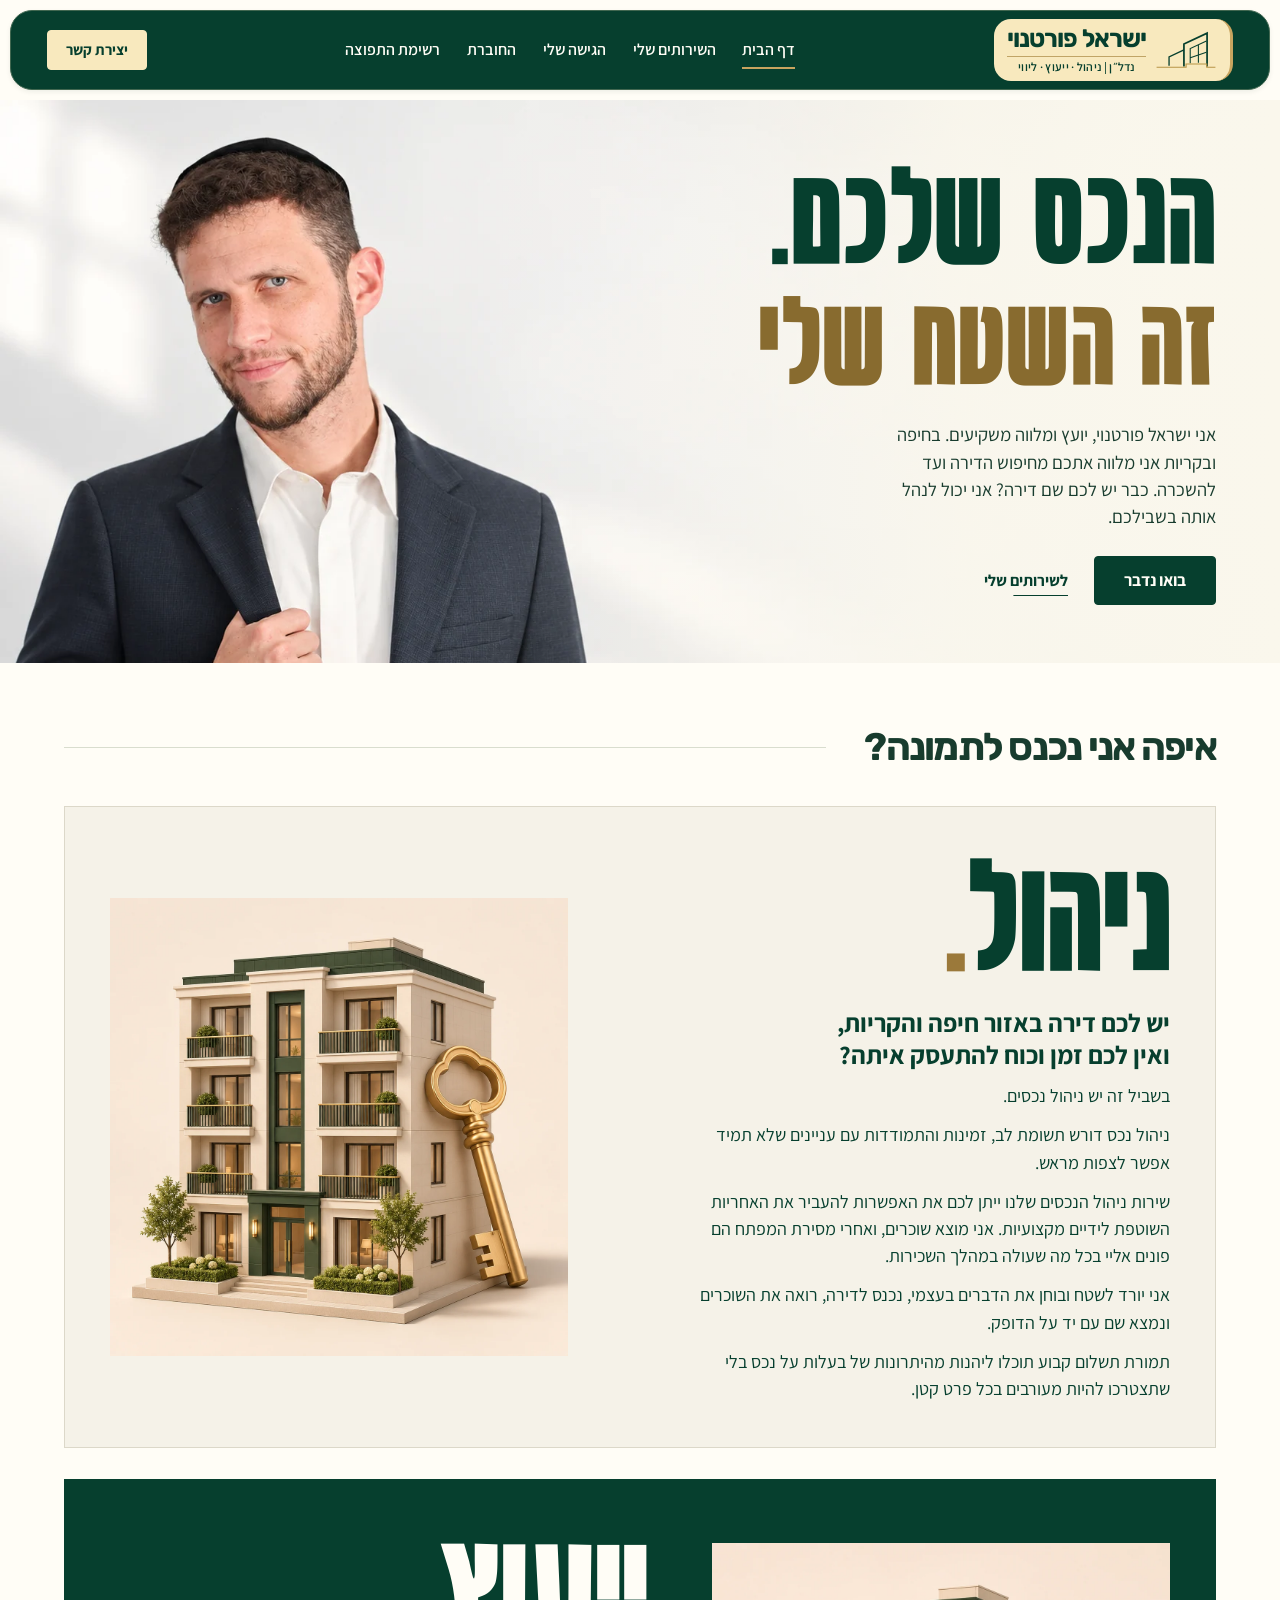
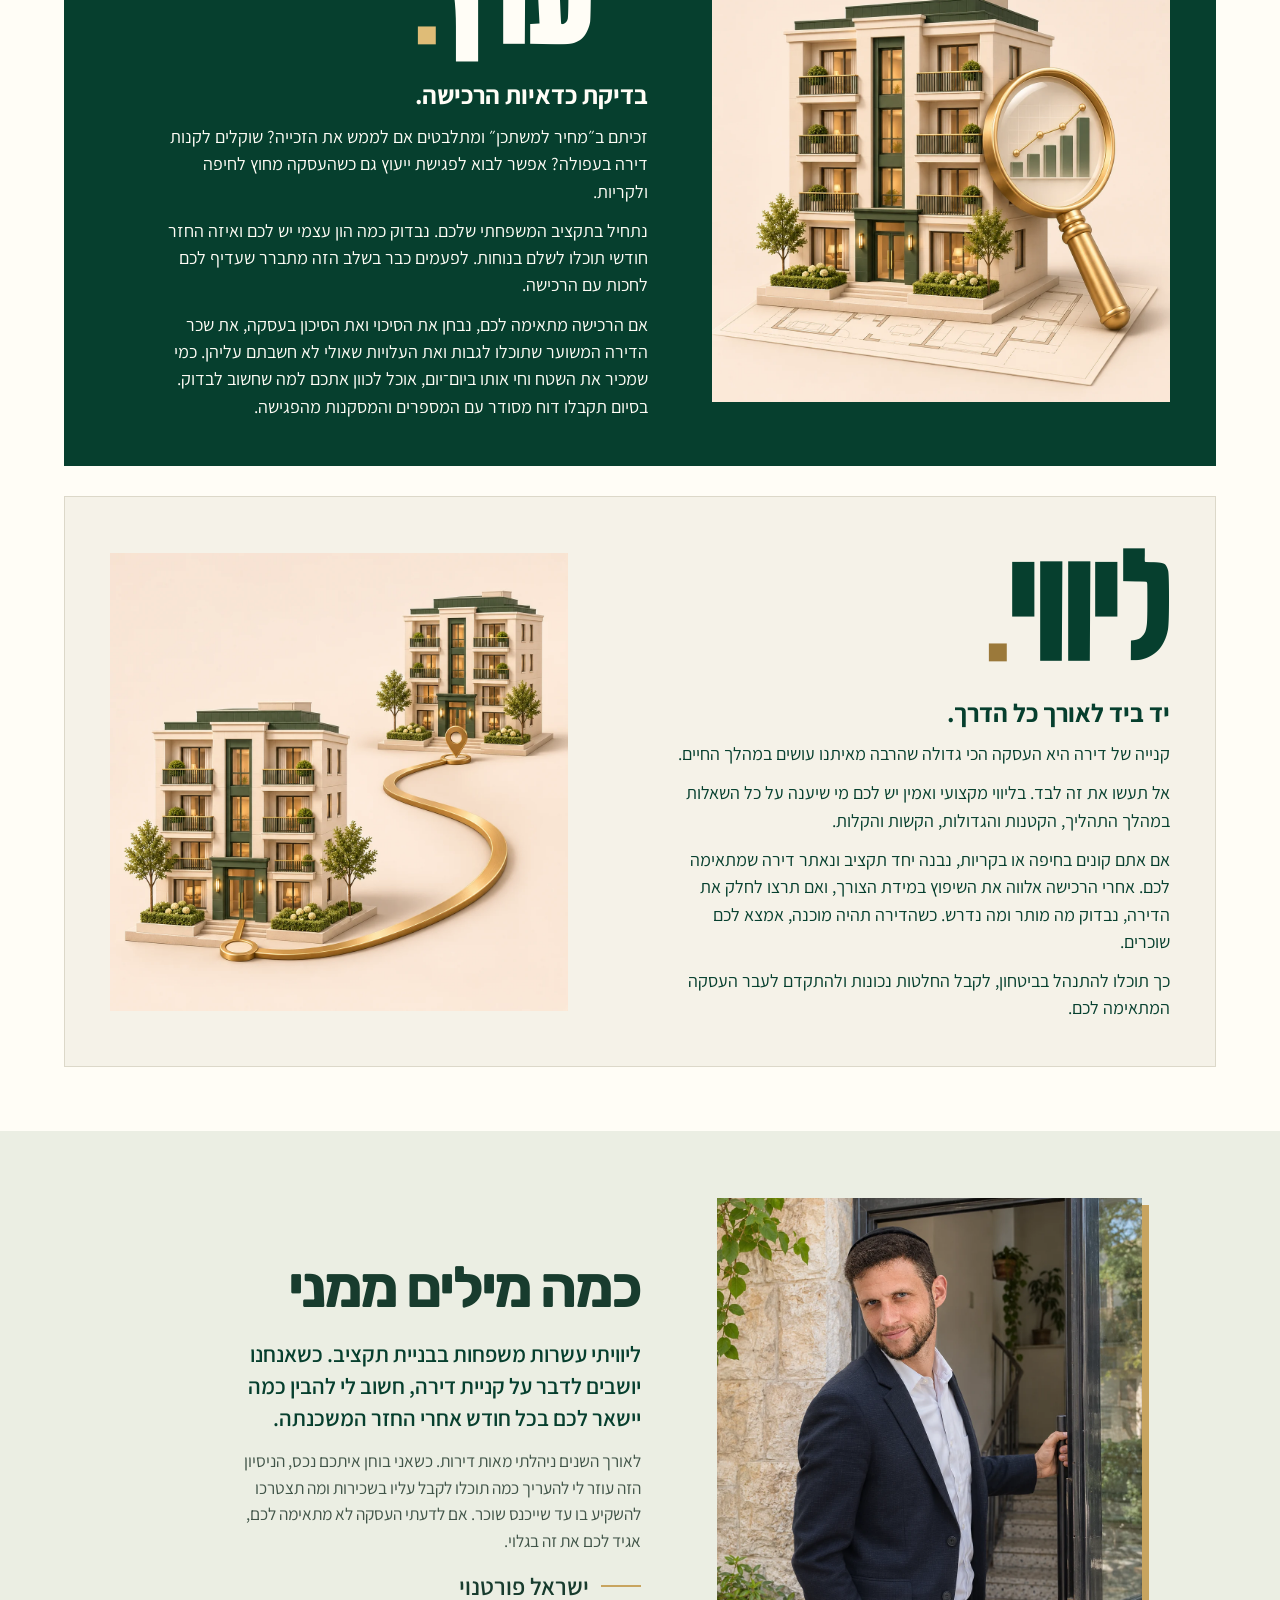
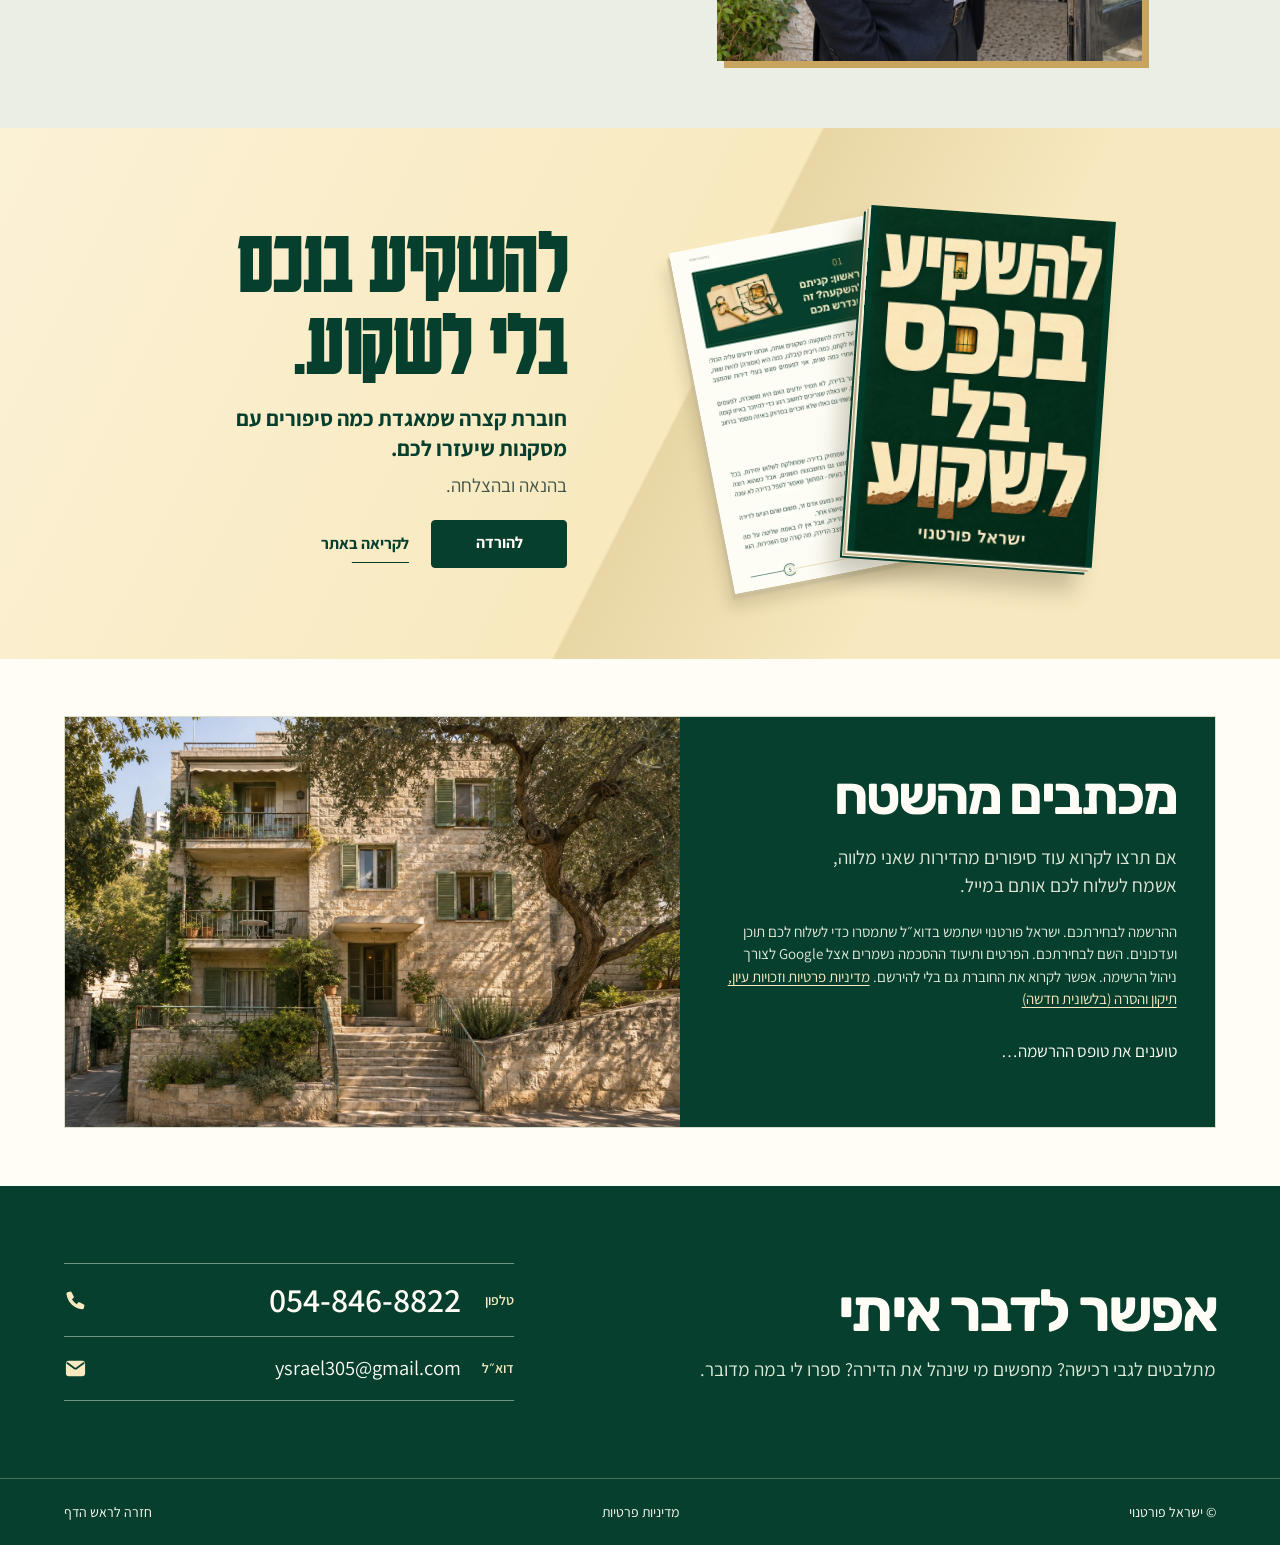
==== index.html @ 5ad6d719 "Float the masthead and bring navigation back on demand" ====
<!doctype html>
<html lang="he" dir="rtl">
<head>
  <meta charset="utf-8">
  <meta name="viewport" content="width=device-width, initial-scale=1">
  <meta name="theme-color" content="#063f2e">
  <meta name="description" content="ישראל פורטנוי מייעץ למשפחות שבוחנות רכישת דירה, מלווה משקיעים בחיפה ובקריות ומנהל עבור בעלי דירות את ההשכרה והטיפול בנכס.">
  <title>ישראל פורטנוי — ליווי בעלי נכסים ומשקיעים</title>
  <link rel="icon" href="assets/brand.svg" type="image/svg+xml">
  <link rel="preload" href="assets/fonts/basurot-headline-bold.woff2?v=2" as="font" type="font/woff2" crossorigin>
  <link rel="stylesheet" href="style.css?v=floating-nav">
  <link rel="stylesheet" href="newsletter.css?v=3">
  <script src="site.js?v=floating-nav" defer></script>
  <script src="leads-config.js" defer></script>
  <script src="leads.js?v=3" defer></script>
</head>
<body id="top">
  <a class="skip" href="#main">דילוג לתוכן</a>
  <header class="header">
    <button class="nav-recall" type="button" aria-controls="masthead" aria-label="הצגת סרגל הניווט" hidden>תפריט</button>
    <div class="wrap header-row" id="masthead">
      <a class="brand" href="#top" aria-label="ישראל פורטנוי, נדל״ן | ניהול · ייעוץ · ליווי, דף הבית">
        <img src="assets/brand.svg?v=masthead" width="75" height="46" alt="">
        <span>ישראל פורטנוי<small>נדל״ן | ניהול · ייעוץ · ליווי</small></span>
      </a>
      <nav class="navigation" id="navigation" aria-label="ניווט ראשי">
        <a href="#top" aria-current="location">דף הבית</a>
        <a href="#services">השירותים שלי</a>
        <a href="#approach">הגישה שלי</a>
        <a href="#booklet">החוברת</a>
        <a href="#newsletter">רשימת התפוצה</a>
      </nav>
      <a class="button button-small" href="#contact">יצירת קשר</a>
      <button class="menu-toggle" type="button" aria-label="פתיחת תפריט" aria-expanded="false" aria-controls="navigation"><span></span><span></span></button>
    </div>
  </header>
  <main id="main">
    <section class="hero" aria-labelledby="hero-title">
      <div class="hero-copy">
        <h1 id="hero-title">הנכס שלכם.<br><em>זה השטח שלי</em></h1>
        <p class="intro">אני ישראל פורטנוי, יועץ ומלווה משקיעים. בחיפה ובקריות אני מלווה אתכם מחיפוש הדירה ועד להשכרה. כבר יש לכם שם דירה? אני יכול לנהל אותה בשבילכם.</p>
        <div class="actions"><a class="button" href="#contact">בואו נדבר</a><a class="text-link" href="#services">לשירותים שלי</a></div>
      </div>
      <img class="hero-portrait" src="assets/israel-wide.webp" alt="ישראל פורטנוי" width="1672" height="941" fetchpriority="high">
    </section>
    <section class="services" id="services" aria-labelledby="services-title">
      <div class="wrap">
        <h2 id="services-title">איפה אני נכנס לתמונה?</h2>
        <div class="service-list">
          <article class="service" aria-labelledby="management-title">
            <h3 id="management-title">ניהול<span>.</span></h3>
            <div class="service-text">
              <p class="service-lead">יש לכם דירה באזור חיפה והקריות, ואין לכם זמן וכוח להתעסק איתה?</p>
              <p>בשביל זה יש ניהול נכסים.</p>
              <p>ניהול נכס דורש תשומת לב, זמינות והתמודדות עם עניינים שלא תמיד אפשר לצפות מראש.</p>
              <p>שירות ניהול הנכסים שלנו ייתן לכם את האפשרות להעביר את האחריות השוטפת לידיים מקצועיות. אני מוצא שוכרים, ואחרי מסירת המפתח הם פונים אליי בכל מה שעולה במהלך השכירות.</p>
              <p>אני יורד לשטח ובוחן את הדברים בעצמי, נכנס לדירה, רואה את השוכרים ונמצא שם עם יד על הדופק.</p>
              <p>תמורת תשלום קבוע תוכלו ליהנות מהיתרונות של בעלות על נכס בלי שתצטרכו להיות מעורבים בכל פרט קטן.</p>
            </div>
            <div class="service-art"><img src="assets/service-management.webp" loading="lazy" decoding="async" width="1254" height="1254" alt="מפתח זהב נשען על בניין מגורים"></div>
          </article>
          <article class="service service-consultation" aria-labelledby="consultation-title">
            <h3 id="consultation-title">ייעוץ<span>.</span></h3>
            <div class="service-text">
              <p class="service-lead">בדיקת כדאיות הרכישה.</p>
              <p>זכיתם ב״מחיר למשתכן״ ומתלבטים אם לממש את הזכייה? שוקלים לקנות דירה בעפולה? אפשר לבוא לפגישת ייעוץ גם כשהעסקה מחוץ לחיפה ולקריות.</p>
              <p>נתחיל בתקציב המשפחתי שלכם. נבדוק כמה הון עצמי יש לכם ואיזה החזר חודשי תוכלו לשלם בנוחות. לפעמים כבר בשלב הזה מתברר שעדיף לכם לחכות עם הרכישה.</p>
              <p>אם הרכישה מתאימה לכם, נבחן את הסיכוי ואת הסיכון בעסקה, את שכר הדירה המשוער שתוכלו לגבות ואת העלויות שאולי לא חשבתם עליהן. כמי שמכיר את השטח וחי אותו ביום־יום, אוכל לכוון אתכם למה שחשוב לבדוק. בסיום תקבלו דוח מסודר עם המספרים והמסקנות מהפגישה.</p>
            </div>
            <div class="service-art"><img src="assets/service-consultation.webp" loading="lazy" decoding="async" width="1254" height="1254" alt="זכוכית מגדלת ובה גרף, לצד דגם בניין על תוכנית אדריכלית"></div>
          </article>
          <article class="service" aria-labelledby="guidance-title">
            <h3 id="guidance-title">ליווי<span>.</span></h3>
            <div class="service-text">
              <p class="service-lead">יד ביד לאורך כל הדרך.</p>
              <p>קנייה של דירה היא העסקה הכי גדולה שהרבה מאיתנו עושים במהלך החיים.</p>
              <p>אל תעשו את זה לבד. בליווי מקצועי ואמין יש לכם מי שיענה על כל השאלות במהלך התהליך, הקטנות והגדולות, הקשות והקלות.</p>
              <p>אם אתם קונים בחיפה או בקריות, נבנה יחד תקציב ונאתר דירה שמתאימה לכם. אחרי הרכישה אלווה את השיפוץ במידת הצורך, ואם תרצו לחלק את הדירה, נבדוק מה מותר ומה נדרש. כשהדירה תהיה מוכנה, אמצא לכם שוכרים.</p>
              <p>כך תוכלו להתנהל בביטחון, לקבל החלטות נכונות ולהתקדם לעבר העסקה המתאימה לכם.</p>
            </div>
            <div class="service-art"><img src="assets/service-guidance.webp" loading="lazy" decoding="async" width="1254" height="1254" alt="מסלול זהב מחבר בין שני בנייני מגורים"></div>
          </article>
        </div>
      </div>
    </section>
    <section class="approach wrap" id="approach" aria-labelledby="approach-title">
      <div><h2 id="approach-title">כמה מילים ממני</h2></div>

      <div class="approach-text">
        <p>ליוויתי עשרות משפחות בבניית תקציב. כשאנחנו יושבים לדבר על קניית דירה, חשוב לי להבין כמה יישאר לכם בכל חודש אחרי החזר המשכנתה.</p>
        <p>לאורך השנים ניהלתי מאות דירות. כשאני בוחן איתכם נכס, הניסיון הזה עוזר לי להעריך כמה תוכלו לקבל עליו בשכירות ומה תצטרכו להשקיע בו עד שייכנס שוכר. אם לדעתי העסקה לא מתאימה לכם, אגיד לכם את זה בגלוי.</p>
        <span class="signature">ישראל פורטנוי</span>
      </div>
      <img class="personal-portrait" src="assets/israel-at-entrance.webp" alt="ישראל פורטנוי מחזיק את דלת הכניסה לבניין פתוחה ומביט בחזרה אל המצלמה" width="1122" height="1402" loading="lazy">
    </section>
    <section class="booklet" id="booklet" aria-labelledby="book-title"><div class="wrap book-row">
      <div class="book-art"><img class="book-page" src="assets/inside.webp" alt="" width="280" height="396" loading="lazy"><img class="book-cover" src="assets/booklet.webp" alt="עטיפת החוברת להשקיע בנכס בלי לשקוע" loading="lazy" width="280" height="396"></div>
      <div class="book-copy">
        <h2 id="book-title">להשקיע בנכס<br>בלי לשקוע.</h2>
        <h3>חוברת קצרה שמאגדת כמה סיפורים עם מסקנות שיעזרו לכם.</h3>
        <p>בהנאה ובהצלחה.</p>
        <div class="book-actions">
          <details>
            <summary class="button">להורדה</summary>
            <div class="book-downloads" role="group" aria-label="הורדת החוברת כקובץ PDF">
              <a href="assets/להשקיע_בנכס_בלי_לשקוע_לקריאה.pdf" download>PDF רגיל <small><bdi>2.83</bdi> מ״ב</small></a>
              <a href="assets/להשקיע_בנכס_בלי_לשקוע.pdf" download>איכות מלאה <small><bdi>15.3</bdi> מ״ב</small></a>
            </div>
          </details>
          <a class="text-link" href="read.html">לקריאה באתר</a>
        </div>
      </div>
    </div></section>
    <section class="newsletter wrap" id="newsletter" aria-labelledby="newsletter-title">
      <div class="newsletter-copy">
        <h2 id="newsletter-title">מכתבים מהשטח</h2>
        <p class="newsletter-intro">אם תרצו לקרוא עוד סיפורים מהדירות שאני מלווה, אשמח לשלוח לכם אותם במייל.</p>
        <div class="subscription-form" data-updates-form data-updates-source="updates" hidden></div>
        <noscript><p>אפשר לקרוא את החוברת בלי להירשם. אם תרצו לקבל עדכונים, אפשר לעיין ב<a href="privacy.html">מדיניות הפרטיות</a> ולשלוח <a href="mailto:ysrael305@gmail.com?subject=הצטרפות%20לרשימת%20התפוצה&amp;body=אני%20מבקש%2Fת%20לקבל%20מישראל%20פורטנוי%20תוכן%20ועדכונים%20בדוא״ל.">בקשת הצטרפות מפורשת במייל לישראל</a>.</p></noscript>
      </div>
      <img class="newsletter-house" src="assets/carmel-style-house.webp" alt="הדמיה של בית אבן בסגנון חיפאי, עם תריסים ירוקים ועץ זית לצד מדרגות הכניסה" width="1536" height="1024" loading="lazy">
    </section>
    <section class="contact wrap" id="contact" aria-labelledby="contact-title">
      <div><h2 id="contact-title">אפשר לדבר איתי</h2><p>מתלבטים לגבי רכישה? מחפשים מי שינהל את הדירה? ספרו לי במה מדובר.</p></div>
      <div class="contact-links"><a href="tel:+972548468822" aria-label="להתקשר לישראל בטלפון 054-846-8822"><span class="channel">טלפון</span><span dir="ltr">054-846-8822</span><svg class="channel-icon" viewBox="0 0 24 24" aria-hidden="true"><use href="assets/icons.svg#phone"/></svg></a><a href="mailto:ysrael305@gmail.com"><span class="channel">דוא״ל</span><span dir="ltr">ysrael305@gmail.com</span><svg class="channel-icon" viewBox="0 0 24 24" aria-hidden="true"><use href="assets/icons.svg#email"/></svg></a></div>
    </section>
  </main>
  <footer><div class="wrap footer-row"><span>© ישראל פורטנוי</span><a href="privacy.html">מדיניות פרטיות</a><a href="#top">חזרה לראש הדף</a></div></footer>
  <dialog id="booklet-dialog" class="site-invite booklet-invite" aria-labelledby="booklet-offer-title">
    <form method="dialog"><button class="updates-close" type="submit" aria-label="סגירה" autofocus>×</button></form>
    <div class="booklet-invite-layout">
      <img src="assets/booklet.webp" width="280" height="396" alt="עטיפת החוברת להשקיע בנכס בלי לשקוע" loading="lazy">
      <div>
        <h2 id="booklet-offer-title">מה, תצאו בלי צידה לדרך?</h2>
        <p class="updates-invite">אספתי כמה סיפורים מהדירות שליוויתי, ואת מה שלמדתי מכל אחד מהם. בהנאה ובהצלחה, ישראל.</p>
        <div class="booklet-invite-actions">
          <a class="button" href="read.html">לקריאה באתר</a>
          <a class="text-link" href="assets/להשקיע_בנכס_בלי_לשקוע_לקריאה.pdf" download>להורדת החוברת</a>
        </div>
      </div>
    </div>
    <a class="updates-continue" hidden>להמשיך לקישור שבחרתי</a>
  </dialog>
</body>
</html>
---- style.css ----
@font-face { font-family: Karantina; src: url("assets/fonts/karantina-bold.woff2") format("woff2"); font-weight: 700; font-display: swap }
@font-face { font-family: Rubik; src: url("assets/fonts/display.woff2") format("woff2"); font-weight: 700; font-display: swap }
@font-face { font-family: Assistant; src: url("assets/fonts/body.woff2") format("woff2"); font-weight: 400; font-display: swap }
@font-face { font-family: Assistant; src: url("assets/fonts/logo.woff2") format("woff2"); font-weight: 600; font-display: swap }
@font-face { font-family: Assistant; src: url("assets/fonts/bodybold.woff2") format("woff2"); font-weight: 700; font-display: swap }
@font-face { font-family:"Basurot Flex One"; src:url("assets/fonts/basurot-headline-bold.woff2?v=2") format("woff2"); font-weight:700; font-display:swap; ascent-override:88%; descent-override:12%; line-gap-override:0% }
:root {
  --paper:#fffdf6; --green:#063f2e; --gold:#c8a45f; --cream:#f8e9be; --ink:#183c2e; --muted:#405448; --accent:#755923; --line:#d9ddce; --tint:#eeefe6;
  --display:Karantina,Arial,sans-serif; --heading:Rubik,Arial,sans-serif; --sans:Assistant,Arial,sans-serif;
  --edge:max(5vw,calc((100vw - 1400px)/2));
  --masthead-height:80px; --masthead-gap:10px;
}
* {box-sizing:border-box}
html {scroll-behavior:smooth;scroll-padding-top:calc(var(--masthead-height) + var(--masthead-gap) + 12px)}
body {margin:0;background:var(--paper);color:var(--ink);font:16px/1.6 var(--sans);-webkit-font-smoothing:antialiased}
h1,h2,h3,p,figure {margin:0}
a {text-decoration:none;color:inherit}
button {font:inherit;cursor:pointer;color:inherit}
button,.button {border-radius:4px}
a,button,summary {-webkit-tap-highlight-color:transparent}
:focus-visible {outline:3px solid var(--gold);outline-offset:4px}
[hidden] {display:none!important}
.wrap {width:min(90%,1400px);margin-inline:auto}
.skip {position:fixed;top:-100px;right:12px;z-index:10;background:var(--green);color:white;padding:10px 20px}
.skip:focus {top:8px}
h2 {font:700 clamp(44px,4.5vw,76px)/1.06 var(--heading);letter-spacing:-.045em}
h3 {font:700 clamp(25px,2.05vw,36px)/1.12 var(--heading);letter-spacing:-.04em}
em {font-style:normal}
.button {position:relative;isolation:isolate;overflow:hidden;display:inline-flex;align-items:center;justify-content:center;min-height:48px;padding:9px 24px;background:var(--green);border:1px solid var(--green);color:var(--paper);font:700 16px/1.3 var(--sans)}
.button-fill {
  position:absolute;inset:0;display:flex;align-items:inherit;justify-content:inherit;gap:inherit;padding:inherit;
  pointer-events:none;clip-path:inset(0 0 0 100%);background:var(--cream);color:var(--green);
}
.button:is(:focus-visible,:active,.is-pressed) .button-fill {clip-path:inset(0)}
@media (hover:hover) {
  .button:hover .button-fill {clip-path:inset(0)}
}
.text-link {display:inline-flex;align-items:center;position:relative;padding-block:4px;font-weight:700}
.text-link::after {content:"";position:absolute;inset:auto 0 5px;height:1px;background:currentColor;transform-origin:right;transform:scaleX(.65)}
.text-link:is(:hover,:focus-visible)::after {transform:scaleX(1)}
.text-link:hover {color:var(--accent)}

/* Masthead */
.header {position:sticky;top:0;z-index:5;pointer-events:none;padding-block:var(--masthead-gap);color:var(--paper)}
.header-row {position:relative;pointer-events:auto;display:flex;align-items:center;justify-content:space-between;gap:16px;width:min(calc(100% - 2 * var(--masthead-gap)),1400px);height:var(--masthead-height);padding-inline:clamp(12px,2.8vw,44px);border:1px solid #416750;border-radius:22px;background:var(--green);box-shadow:0 2px 5px #102c2012}
.header.is-scrolled .header-row {box-shadow:0 8px 24px -5px #102c2045}
.header.is-tucked .header-row {transform:translateY(calc(-100% - var(--masthead-gap) - 28px));pointer-events:none}
.nav-recall {position:absolute;top:0;inset-inline:0;margin-inline:auto;pointer-events:auto;display:flex;align-items:center;justify-content:center;gap:7px;width:max-content;min-height:30px;padding:2px 15px 5px;border:1px solid #587360;border-top:0;border-radius:0 0 13px 13px;background:var(--green);color:var(--cream);box-shadow:0 3px 10px #102c2029;font:700 14px/1.2 var(--sans)}
.nav-recall::before {content:"";width:16px;height:3px;border-radius:3px;background:var(--gold)}
@media (pointer:coarse) {
  .nav-recall::after {content:"";position:absolute;inset:0 0 -14px}
}
.brand {display:inline-flex;align-items:center;gap:9px;padding:7px 13px;white-space:nowrap;background:var(--cream);color:var(--green);border-inline-start:3px solid var(--gold);border-radius:17px}
.brand img {display:block;width:62px;height:auto}
.brand>span {display:block;text-align:center;font:700 25px/1.05 var(--heading);letter-spacing:-.035em}
.brand small {display:block;border-top:1px solid #c0a466;margin-top:4px;padding-top:3px;font:600 12px/1.15 var(--sans);letter-spacing:.025em}
.navigation {display:flex;align-items:center;gap:clamp(15px,2.1vw,38px)}
.navigation a {position:relative;padding:12px 0;font:600 16px/1.4 var(--sans)}
.navigation a[aria-current]::after,.navigation a:hover::after {content:"";position:absolute;inset:auto 0 4px;height:2px;background:var(--gold)}
.header .button-small {min-height:40px;padding:6px 18px;background:var(--cream);border-color:var(--cream);color:var(--green);font-size:15px}
.header .button-fill {background:var(--gold)}
.menu-toggle {display:none}

/* Cover portrait */
.hero {position:relative;isolation:isolate;overflow:hidden;display:grid;grid-template-columns:minmax(0,46%) 1fr;align-items:center;min-height:clamp(480px,44vw,695px);padding:50px var(--edge);background:#eeede8}
.hero-copy {position:relative;z-index:1}
.hero-portrait {position:absolute;z-index:-2;inset:0;width:100%;height:100%;display:block;object-fit:cover;object-position:center top}
.hero h1 {font:700 clamp(67px,9.35vw,153px)/1.01 "Basurot Flex One",var(--display);letter-spacing:-.015em;margin:0 0 21px;color:var(--green)}
.hero h1 em {display:inline-block;font-size:.91em;color:#886b2f}
.intro {color:var(--ink);font-size:clamp(18px,1.45vw,24px);line-height:1.48;max-width:36ch}
.actions {display:flex;align-items:center;gap:26px;margin-top:25px}
.hero .button {min-width:122px;min-height:49px;padding:9px 20px;font-size:17px}
.hero .text-link {color:var(--green);min-height:42px;font-size:16px}

@media (min-width:761px) {
  .hero::after {content:"";position:absolute;inset:0;z-index:-1;pointer-events:none;background:linear-gradient(90deg,transparent 34%,#faf7ec12 46%,#faf7ecdc 75%,#faf7ec 100%)}
}

/* Services */
.services {padding:clamp(40px,5vw,80px) 0}
#services-title {display:flex;align-items:center;gap:clamp(18px,3vw,46px);margin:0 0 clamp(22px,3vw,42px);font-size:clamp(26px,3vw,46px)}
#services-title::after {content:"";height:1px;flex:1;background:var(--line)}
.service-list {display:grid;gap:clamp(18px,2.4vw,36px)}
.service {
  display:grid;grid-template-columns:minmax(0,1.08fr) minmax(0,.92fr);
  grid-template-rows:1fr auto auto 1fr;grid-template-areas:". art" "title art" "text art" ". art";
  column-gap:clamp(30px,5vw,76px);padding:clamp(24px,3.5vw,56px);
  background:#f5f2e8;border:1px solid #dcd8c9;color:var(--green);
}
.service-consultation {
  grid-template-columns:minmax(0,.92fr) minmax(0,1.08fr);grid-template-areas:"art ." "art title" "art text" "art .";
  color:var(--paper);background:var(--green);border-color:var(--green);
}
.service h3 {
  grid-area:title;margin:0 0 clamp(16px,1.7vw,26px);
  font:700 clamp(90px,10.8vw,167px)/.96 "Basurot Flex One",var(--display);letter-spacing:-.025em;
}
.service h3 span {color:#9b793a}
.service-consultation h3 span {color:#dfbc77}
.service-text {grid-area:text;max-width:55ch;font-size:clamp(18px,1.35vw,22px);line-height:1.52}
.service-lead {max-width:28ch;font-size:clamp(22px,2vw,32px);line-height:1.25;font-weight:700}
.service-text p+p {margin-top:.65em}
.service-art {grid-area:art;align-self:center;min-width:0;overflow:hidden;background:#f7e7d6}
.service-art img {display:block;width:100%;height:auto;aspect-ratio:1}

/* In the office */
.approach {width:100%;display:grid;grid-template-columns:minmax(220px,.78fr) minmax(0,1.22fr);align-items:center;gap:20px 7%;padding:clamp(48px,5.2vw,86px) var(--edge);background:#ebeee3}
@media (min-width:761px) {
  .approach {padding-inline:max(var(--edge),calc((100% - 1050px)/2));grid-template-columns:minmax(230px,.92fr) minmax(0,1.08fr);column-gap:clamp(44px,6vw,90px)}
  .approach>div:first-child {grid-column:2;grid-row:1}
  .approach-text {grid-column:2;grid-row:2}
}
.approach>div:first-child {align-self:end}
.approach-text {align-self:start;max-width:50ch}
.approach-text p {font-size:clamp(18px,1.5vw,22px);line-height:1.55;color:var(--muted)}
.approach-text p:first-child {font-size:clamp(21px,1.75vw,27px);font-weight:600;line-height:1.42;color:var(--green)}
.approach-text p+p {margin-top:14px;font-size:clamp(17px,1.35vw,21px)}
.personal-portrait {grid-column:1;grid-row:1 / 3;justify-self:end;width:min(100%,425px);height:auto;aspect-ratio:1/1.09;object-fit:cover;object-position:50% 23%;box-shadow:7px 7px 0 var(--gold)}
.signature {display:flex;align-items:center;gap:12px;margin-top:16px;font:600 24px/1.3 var(--sans)}
.signature::before {content:"";height:2px;width:40px;background:var(--gold)}

/* The booklet */
.booklet {background:linear-gradient(117deg,#fbf1d6 0%,var(--cream) 53%,#e8d6a5 53.2%,#f7e8bf 72%);color:var(--green);overflow:hidden}
.book-row {display:grid;grid-template-columns:1.05fr .95fr;gap:8%;align-items:center;padding-block:clamp(44px,5vw,80px)}
.book-art {display:grid;place-items:center;min-height:340px;padding:28px 0}
.book-art img {grid-area:1 / 1;width:min(45%,245px);height:auto}
.book-page {transform:translate(-47%,2%) rotate(-11deg);box-shadow:-3px 5px 2px #cbbf9b, -8px 14px 14px #483c2126}
.book-cover {transform:translate(18%,-2%) rotate(4deg);box-shadow:-2px 2px #f5eed9,-4px 4px #bcaf89,-5px 5px #f5eed9,-7px 7px var(--green),-16px 24px 22px #4b432947}
.book-copy h2 {font:700 clamp(70px,7.25vw,114px)/.88 var(--display);letter-spacing:-.015em}
.book-copy h3 {max-width:31ch;margin-top:22px;font:700 clamp(20px,1.7vw,26px)/1.35 var(--sans);letter-spacing:normal;text-wrap:pretty}
.book-copy>p,.newsletter-intro {color:var(--muted);font-size:19px;line-height:1.5;max-width:39ch;margin:18px 0 21px}
.book-copy>p {margin-block:8px 20px}
.book-actions {display:flex;flex-wrap:wrap;align-items:flex-start;gap:8px 22px}
.book-actions details {width:8.5rem}
.book-actions summary {width:100%;list-style:none;cursor:pointer}
.book-actions summary::-webkit-details-marker {display:none}
.book-actions>.text-link {min-height:48px}
.book-downloads {display:grid;justify-items:start;gap:2px;margin-top:8px}
.book-downloads a {display:inline-flex;align-items:baseline;gap:7px;padding-block:8px;border-bottom:1px solid #a09a70;font-weight:700}
.book-downloads a:hover {border-color:currentColor}
.book-downloads small {font-size:13px;font-weight:400;color:var(--muted);white-space:nowrap}

/* Letters from the field */
.newsletter {display:grid;grid-template-columns:minmax(0,.93fr) minmax(0,1.07fr);align-items:stretch;margin-block:clamp(36px,4.5vw,72px);background:#eef1e7;border:1px solid var(--line)}
.newsletter-copy {display:flex;flex-direction:column;align-items:flex-start;justify-content:center;min-width:0;padding:clamp(22px,3vw,48px);background:var(--green);color:var(--paper)}
.newsletter-copy .newsletter-intro {color:#e1e8da}
.newsletter-copy noscript a {text-decoration:underline}
.newsletter-copy h2 {font-size:clamp(40px,4.15vw,70px)}
.newsletter-house {display:block;width:100%;height:100%;min-width:0;min-height:0;aspect-ratio:3/2;object-fit:cover;object-position:center}

/* Contact and colophon */
.contact {display:grid;width:100%;grid-template-columns:1.15fr .85fr;gap:8%;align-items:center;padding:clamp(56px,6vw,97px) var(--edge);background:var(--green);color:var(--paper)}
.contact h2 {font-size:clamp(40px,4.6vw,78px);max-width:12ch}
.contact p {color:#dfebda;font-size:19px;margin-top:12px}
.contact-links {border-top:1px solid #709582}
.contact-links a {display:grid;grid-template-columns:35px minmax(0,1fr) auto;align-items:center;gap:18px;padding:15px 0;border-bottom:1px solid #709582;font-size:clamp(18px,1.6vw,26px)}
.contact-links a:first-child {font:600 clamp(27px,2.65vw,46px)/1.25 var(--sans)}
.contact-links .channel {font:600 14px/1.2 var(--sans);color:var(--cream)}
.contact-links [dir="ltr"] {justify-self:start}
footer {background:var(--green);color:var(--paper);border-top:1px solid #44725d;font-size:14px}
.footer-row {display:flex;align-items:center;justify-content:space-between;gap:18px;padding-block:22px}
.channel-icon {width:23px;height:23px;color:var(--cream);--icon-cutout:var(--green)}
.contact-links a:is(:hover,:focus-visible) [dir="ltr"],.footer-row>a:is(:hover,:focus-visible) {text-decoration:underline;text-underline-offset:4px}
footer a:hover,.contact-links a:hover {color:var(--gold)}

@media (min-width:761px) and (max-width:1000px) {
  .header-row {gap:10px}
  .brand {gap:6px;padding-inline:9px}
  .brand>span {font-size:21px}
  .brand img {width:49px}
  .navigation {gap:14px}
  .navigation a {font-size:14px}
}
@media (max-width:760px) {
  :root {--edge:20px;--masthead-height:60px;--masthead-gap:6px}
  .wrap {width:calc(100% - 40px)}
  .header-row {width:calc(100% - 2 * var(--masthead-gap));padding-inline:8px;gap:6px;border-radius:18px}
  .brand {gap:5px;padding:5px 9px;border-inline-start-width:2px;border-radius:14px}
  .brand img {width:39px}
  .brand>span {font-size:19px}
  .brand small {font-size:11px}
  .header .button-small {min-height:36px;margin-inline-start:auto;font-size:14px;padding:5px 13px;white-space:nowrap}
  .menu-toggle {display:grid;align-content:center;justify-items:center;gap:6px;width:34px;height:42px;border:0;background:transparent}
  .menu-toggle span {width:20px;height:1.5px;background:var(--cream)}
  .menu-toggle[aria-expanded="true"] span:first-child {transform:translateY(3.75px) rotate(45deg)}
  .menu-toggle[aria-expanded="true"] span:last-child {transform:translateY(-3.75px) rotate(-45deg)}
  .navigation {display:none;position:absolute;top:calc(100% + 5px);inset-inline:0;max-height:calc(100dvh - var(--masthead-height) - 2 * var(--masthead-gap) - 5px);overflow-y:auto;overscroll-behavior:contain;background:var(--paper);color:var(--green);padding:8px var(--edge) 16px;border:1px solid var(--line);border-bottom:2px solid var(--gold);border-radius:16px;box-shadow:0 12px 24px #1530252b;transform-origin:top}
  .navigation.open {display:grid;gap:0}
  .navigation a {display:flex;align-items:center;justify-content:space-between;padding:10px 4px;border-bottom:1px solid var(--line);font-size:17px}
  .navigation a[aria-current] {font-weight:700}
  .navigation a[aria-current]::after {content:"";position:static;display:block;width:20px;height:3px;background:var(--gold)}
  .navigation a::after {display:none}
  .hero {
    --portrait-height:clamp(218px,62vw,360px);
    grid-template-columns:minmax(0,1fr);grid-template-rows:var(--portrait-height) auto auto;
    gap:0;min-height:0;padding:0 0 25px;background:#f7f5ee;
  }
  .hero-copy {display:contents}
  .hero-portrait {position:absolute;inset:0 0 auto;height:var(--portrait-height);object-fit:cover;object-position:12% top}
  .hero h1 {grid-row:1;align-self:center;position:relative;max-width:53%;margin:0;margin-inline-start:var(--edge);font-size:clamp(35px,11.8vw,84px);line-height:1.01}
  .intro {grid-row:2;margin:18px var(--edge) 0;font-size:18px;max-width:44ch}
  .actions {grid-row:3;margin:16px var(--edge) 0;gap:22px}
  .service {
    grid-template-columns:minmax(0,1fr) minmax(0,35%);grid-template-rows:auto auto;
    grid-template-areas:"title art" "text text";gap:20px 12px;padding:clamp(16px,4.5vw,32px);
  }
  .service h3 {align-self:center;margin:0;font-size:clamp(70px,21vw,126px)}
  .service-text {max-width:none;font-size:18px}
  .service-lead {font-size:clamp(22px,4vw,27px)}
  .approach,.contact {width:100%;grid-template-columns:1fr;gap:22px;padding:48px var(--edge)}
  .approach {grid-template-columns:minmax(0,.9fr) minmax(0,1.1fr);gap:23px 16px}
  .approach>div:first-child {grid-column:1;grid-row:1;align-self:center}
  .approach h2 {font-size:clamp(29px,6.8vw,44px);line-height:1.09}
  .personal-portrait {grid-column:2;grid-row:1;justify-self:end;width:min(100%,200px);height:auto;aspect-ratio:4/5;box-shadow:4px 4px 0 var(--gold)}
  .approach-text {grid-column:1 / -1;grid-row:2;max-width:46ch}
  .approach-text p:first-child {font-size:21px}
  .approach-text p,.contact p {font-size:17px}
  .book-row,.newsletter {grid-template-columns:1fr;gap:22px;padding-block:36px}
  .book-art {min-height:0;padding:24px 0}
  .book-art img {width:min(40%,190px)}
  .book-copy h2 {font-size:clamp(62px,14vw,90px)}
  .book-copy>p,.newsletter-intro {font-size:17px}
  .newsletter {padding:0;gap:0}
  .newsletter-copy h2 {font-size:clamp(34px,9vw,52px)}
  .newsletter-house {height:auto}
  .footer-row {gap:8px;font-size:12px}
}
@media (prefers-reduced-motion:reduce) {
  html {scroll-behavior:auto}
  *,*::before,*::after {transition:none!important;animation:none!important}
}

@media (prefers-reduced-motion:no-preference) {
  :root {--ease-out:cubic-bezier(.2,.74,.25,1)}
  .header-row {transition:transform 390ms cubic-bezier(.18,.84,.24,1.07),box-shadow 260ms ease-out}
  .header.is-tucked .header-row {transition:transform 260ms cubic-bezier(.48,0,.72,.3)}
  .nav-recall {animation:recall-tab 220ms 170ms var(--ease-out) backwards}
  .navigation.open {animation:open-navigation 320ms var(--ease-out) both}
  @media (max-width:760px) {
    .navigation.open a {animation:menu-link-in 280ms var(--ease-out) backwards}
    .navigation.open a:nth-child(2) {animation-delay:35ms}
    .navigation.open a:nth-child(3) {animation-delay:70ms}
    .navigation.open a:nth-child(4) {animation-delay:105ms}
    .navigation.open a:nth-child(5) {animation-delay:140ms}
  }
  .button-fill {transition:clip-path 350ms var(--ease-out)}
  .button,.book-downloads a {transition:transform 160ms var(--ease-out),background-color 180ms}
  .button:is(:active,.is-pressed),.book-downloads a:active {transform:scale(.965);transition-duration:70ms}
  .button:is(:active,.is-pressed) .button-fill {transition-duration:80ms}
  .hero h1,.hero .intro,.hero .actions {animation:arrive 560ms var(--ease-out) backwards}
  .hero .intro {animation-delay:75ms}
  .hero .actions {animation-delay:140ms}
  .service.in-view .service-art img,.personal-portrait.in-view {animation:arrive 630ms var(--ease-out) backwards}
  .book-art.in-view .book-page {animation:open-book 780ms var(--ease-out) backwards}
  .menu-toggle span {transition:transform 200ms var(--ease-out)}
  .text-link::after {transition:transform 240ms var(--ease-out)}
  @media (min-width:761px) {
    .navigation a::after {content:"";position:absolute;inset:auto 0 4px;height:2px;background:var(--gold);transform-origin:right;transform:scaleX(0);transition:transform 230ms var(--ease-out)}
    .navigation a:is([aria-current],:hover,:focus-visible)::after {transform:scaleX(1)}
  }
}
@keyframes open-navigation {
  from {opacity:0;transform:translateY(-16px) scale(.975)}
  to {opacity:1;transform:none}
}
@keyframes menu-link-in {
  from {opacity:0;transform:translateX(14px)}
  to {opacity:1;transform:none}
}
@keyframes recall-tab {
  from {transform:translateY(-100%)}
  to {transform:none}
}
@keyframes arrive {
  from {opacity:.35;translate:0 16px}
  to {opacity:1;translate:0 0}
}
@keyframes open-book {
  from {transform:translate(8%,-1%) rotate(1deg)}
  to {transform:translate(-47%,2%) rotate(-11deg)}
}
---- newsletter.css ----
.subscription-form {width:100%;min-width:0}
.signup-privacy {margin:0 0 16px;color:#e1e8da;font-size:15px;line-height:1.5}
.signup-privacy a {color:#f8e9be;text-decoration:underline;text-underline-offset:3px}
.read-save-note a {text-decoration:underline;text-underline-offset:3px}
.updates-subscribed .signup-privacy {display:none}
.subscription-form iframe {display:block;width:100%;height:0;visibility:hidden;border:0}
.subscription-form iframe.lead-frame-ready {visibility:visible}
.subscription-form [data-lead-frame-status] {margin:0;padding-block:12px;font-size:17px;line-height:1.5}
.updates-retry {min-height:44px;border:0;background:none;color:inherit;font:inherit;text-decoration:underline;text-underline-offset:5px}
.updates-retry {padding:0}
.site-invite {
  box-sizing:border-box;width:min(510px,calc(100% - 24px));max-height:calc(100dvh - 32px);
  margin:auto;padding:clamp(24px,4vw,42px);overflow:auto;overscroll-behavior:contain;
  border:1px solid #83997d;border-block-start:4px solid #c8a45f;border-radius:3px;
  background:#063f2e;color:#fffdf6;font:400 17px/1.5 var(--sans,BookBody),Arial,sans-serif;
}
.site-invite::backdrop {background:rgb(5 32 23 / 72%)}
.site-invite h2 {margin:0;padding-inline-end:20px;font:700 clamp(29px,4vw,40px)/1.12 var(--heading,BookDisplay),Arial,sans-serif;letter-spacing:-.035em;text-wrap:balance}
.updates-invite {margin:10px 0 18px;color:#e1e8da}
.updates-close {position:absolute;inset-inline-end:6px;inset-block-start:4px;width:40px;height:40px;border:0;background:none;color:inherit;font:27px/1 Arial,sans-serif}
.updates-close:hover,.updates-retry:hover {color:var(--gold,#c8a45f)}
.updates-join {min-height:48px;padding:9px 20px;border:1px solid #f8e9be;background:#f8e9be;color:#063f2e;font:700 17px/1.3 var(--sans,BookBody),Arial,sans-serif}
.updates-join:hover {background:#fffdf6}
.booklet-invite {width:min(670px,calc(100% - 24px));background:var(--paper);color:var(--green)}
.booklet-invite-layout {display:grid;grid-template-columns:clamp(80px,16vw,135px) 1fr;align-items:center;gap:clamp(17px,3vw,32px)}
.booklet-invite-layout img {width:100%;height:auto;transform:rotate(3deg);box-shadow:-4px 5px 0 var(--cream),-6px 9px 12px #123b262b}
.booklet-invite .updates-invite {color:var(--muted)}
.booklet-invite-actions {display:flex;align-items:center;flex-wrap:wrap;gap:8px 16px}
.updates-continue {display:block;margin-top:16px;padding:8px;text-align:center;color:inherit;text-decoration:underline;text-underline-offset:4px}
@media(max-width:520px) {
  .booklet-invite-layout {grid-template-columns:1fr}
  .booklet-invite-layout img {width:68px}
}
.updates-notice {position:fixed;z-index:12;inset: auto 12px 16px;margin:auto;width:fit-content;max-width:calc(100% - 24px);padding:12px 20px;border:1px solid #a4ab8f;background:#fffdf6;color:#063f2e}
@media (prefers-reduced-motion:no-preference) {
  .site-invite[open] {animation:invite-enter 240ms cubic-bezier(.2,.74,.25,1)}
  .site-invite[open]::backdrop {animation:invite-backdrop 200ms ease-out}
  .updates-close {transition:transform 180ms ease-out}
  .updates-close:active {transform:scale(.87)}
}
@keyframes invite-enter {from {opacity:.2;transform:translateY(12px)} to {opacity:1;transform:none}}
@keyframes invite-backdrop {from {opacity:0} to {opacity:1}}
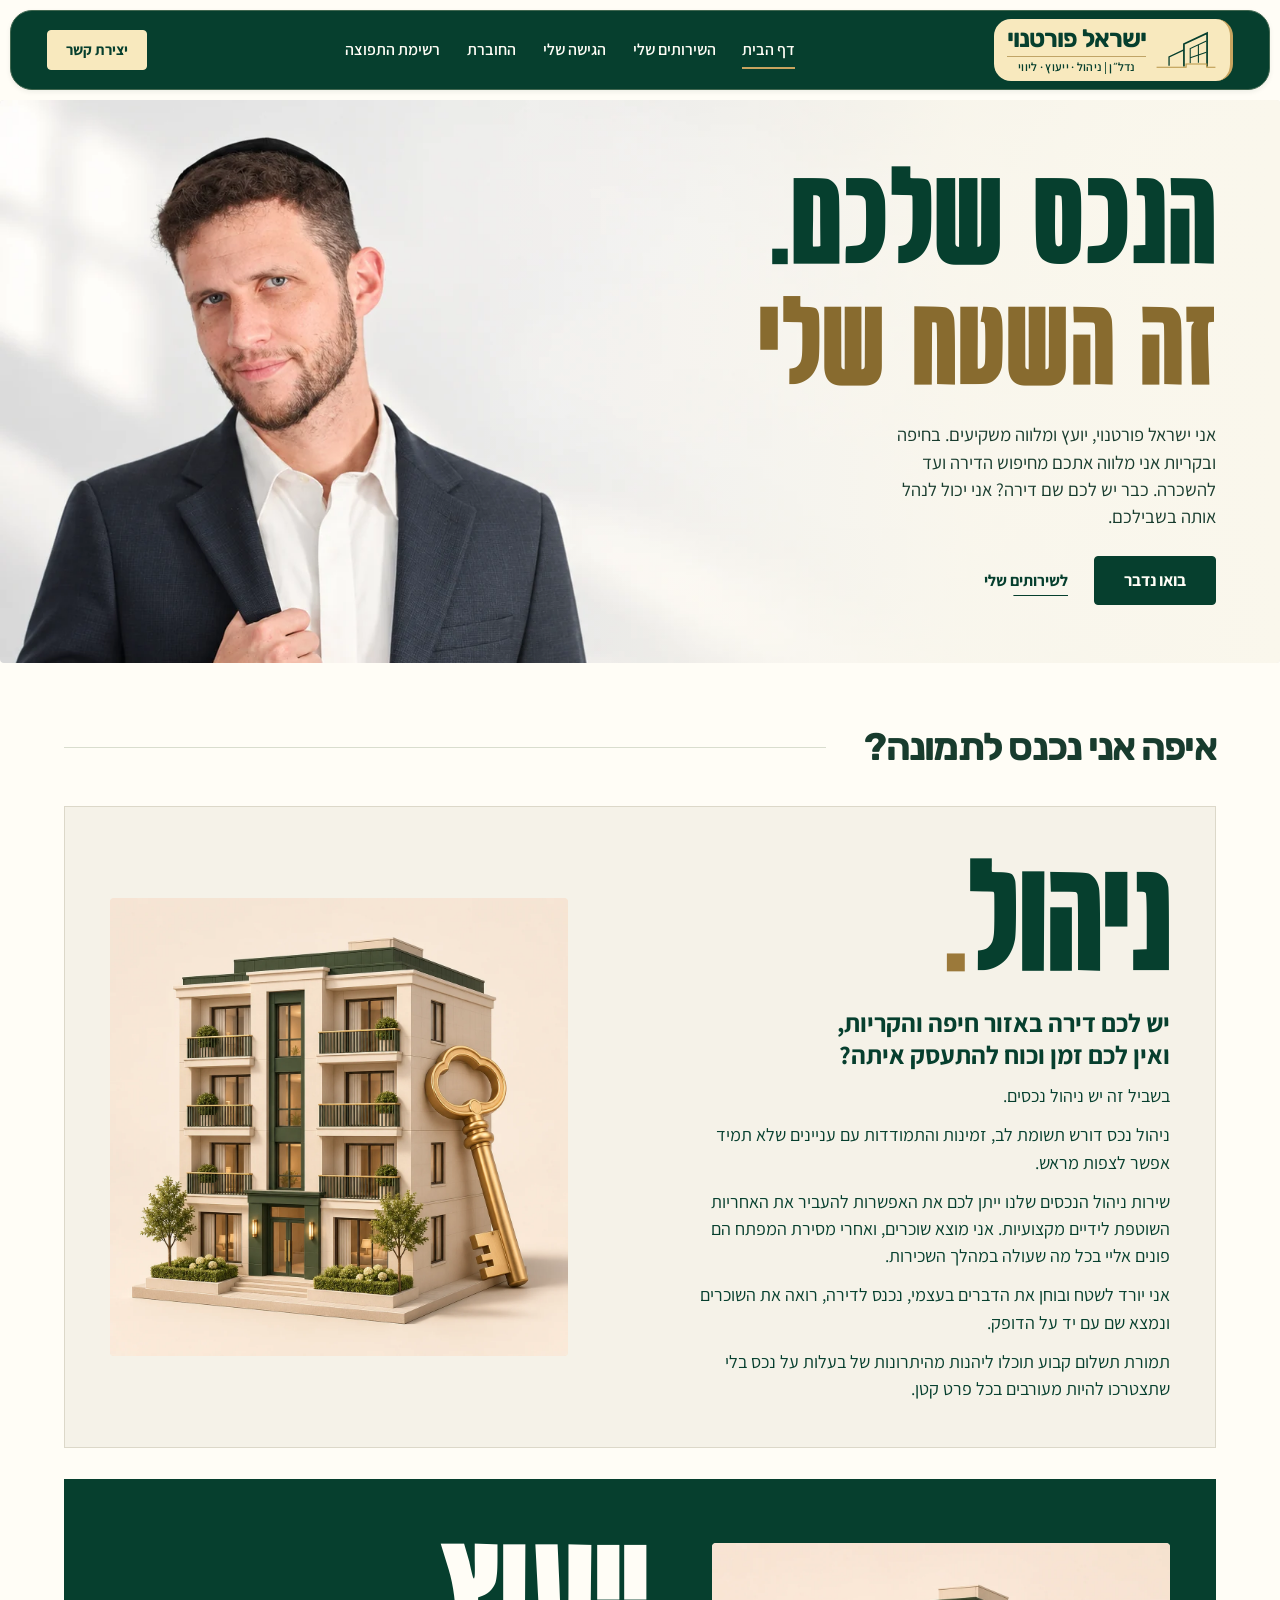
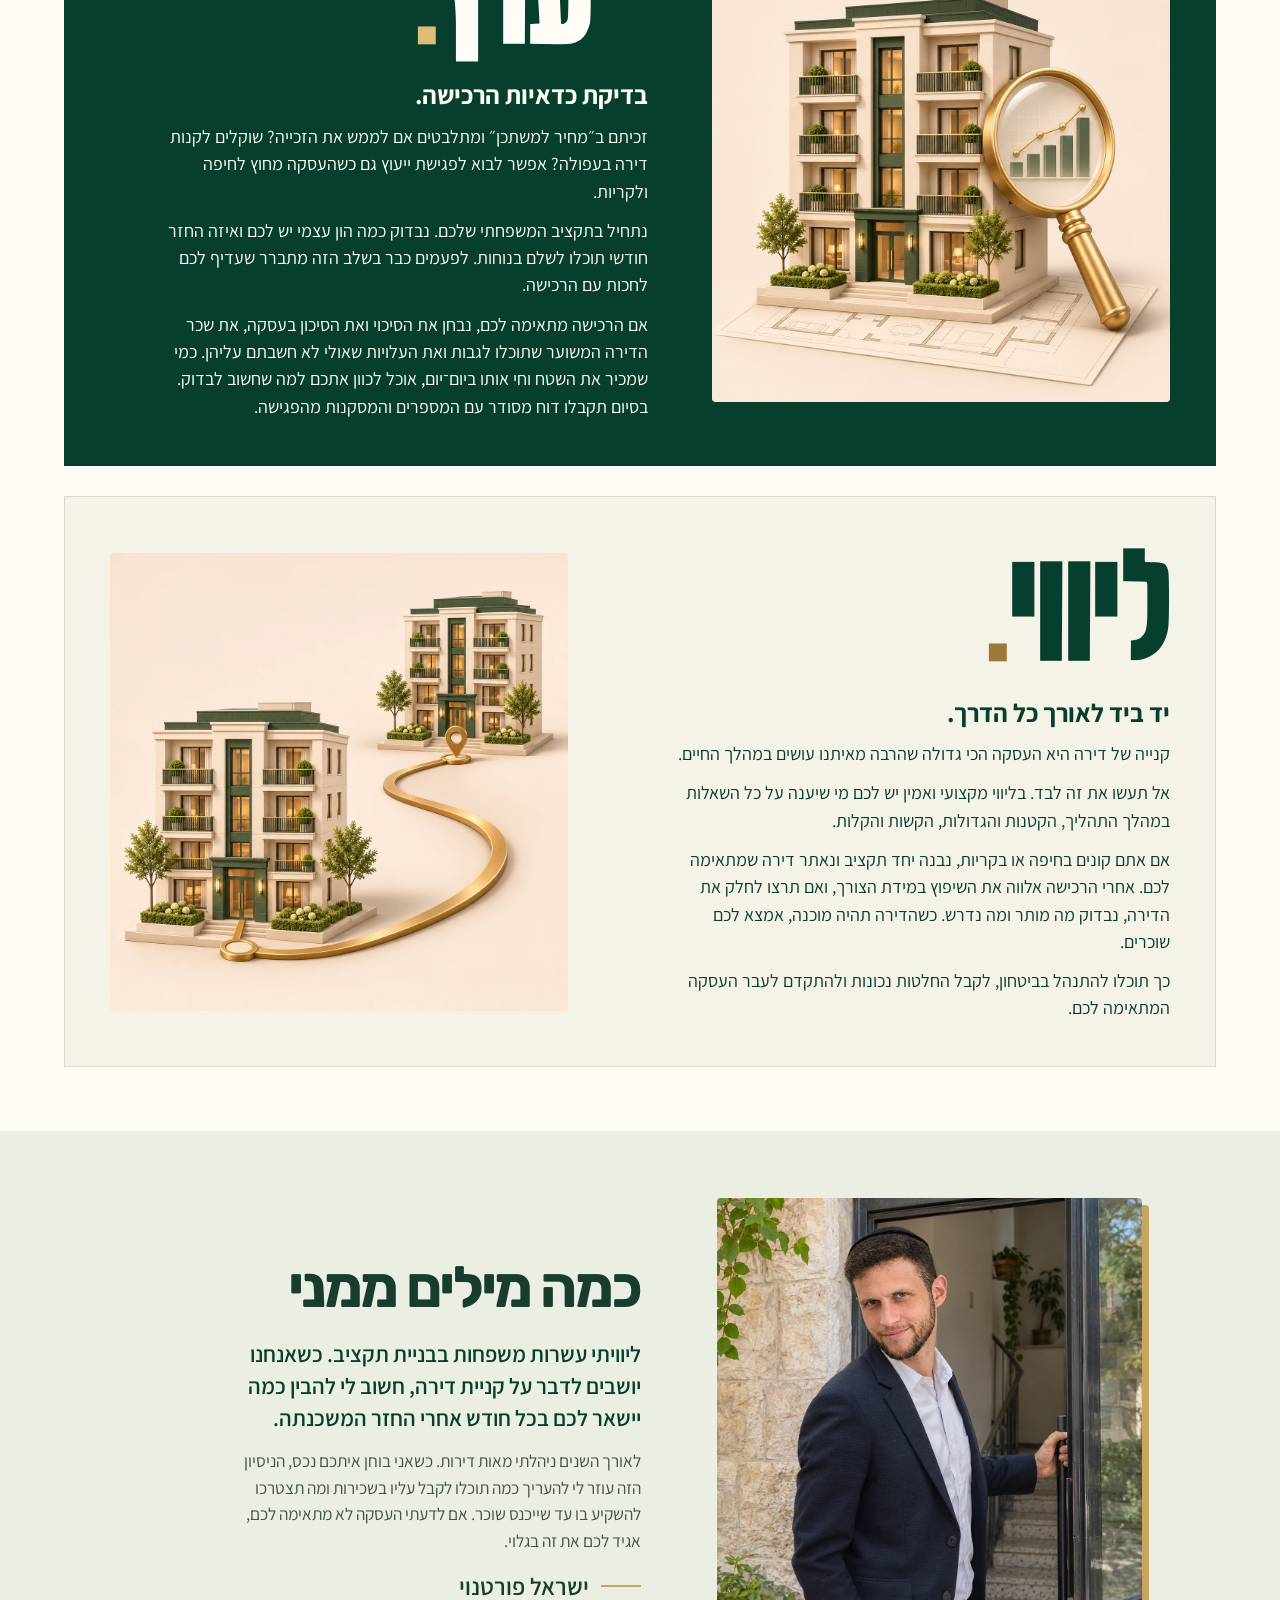
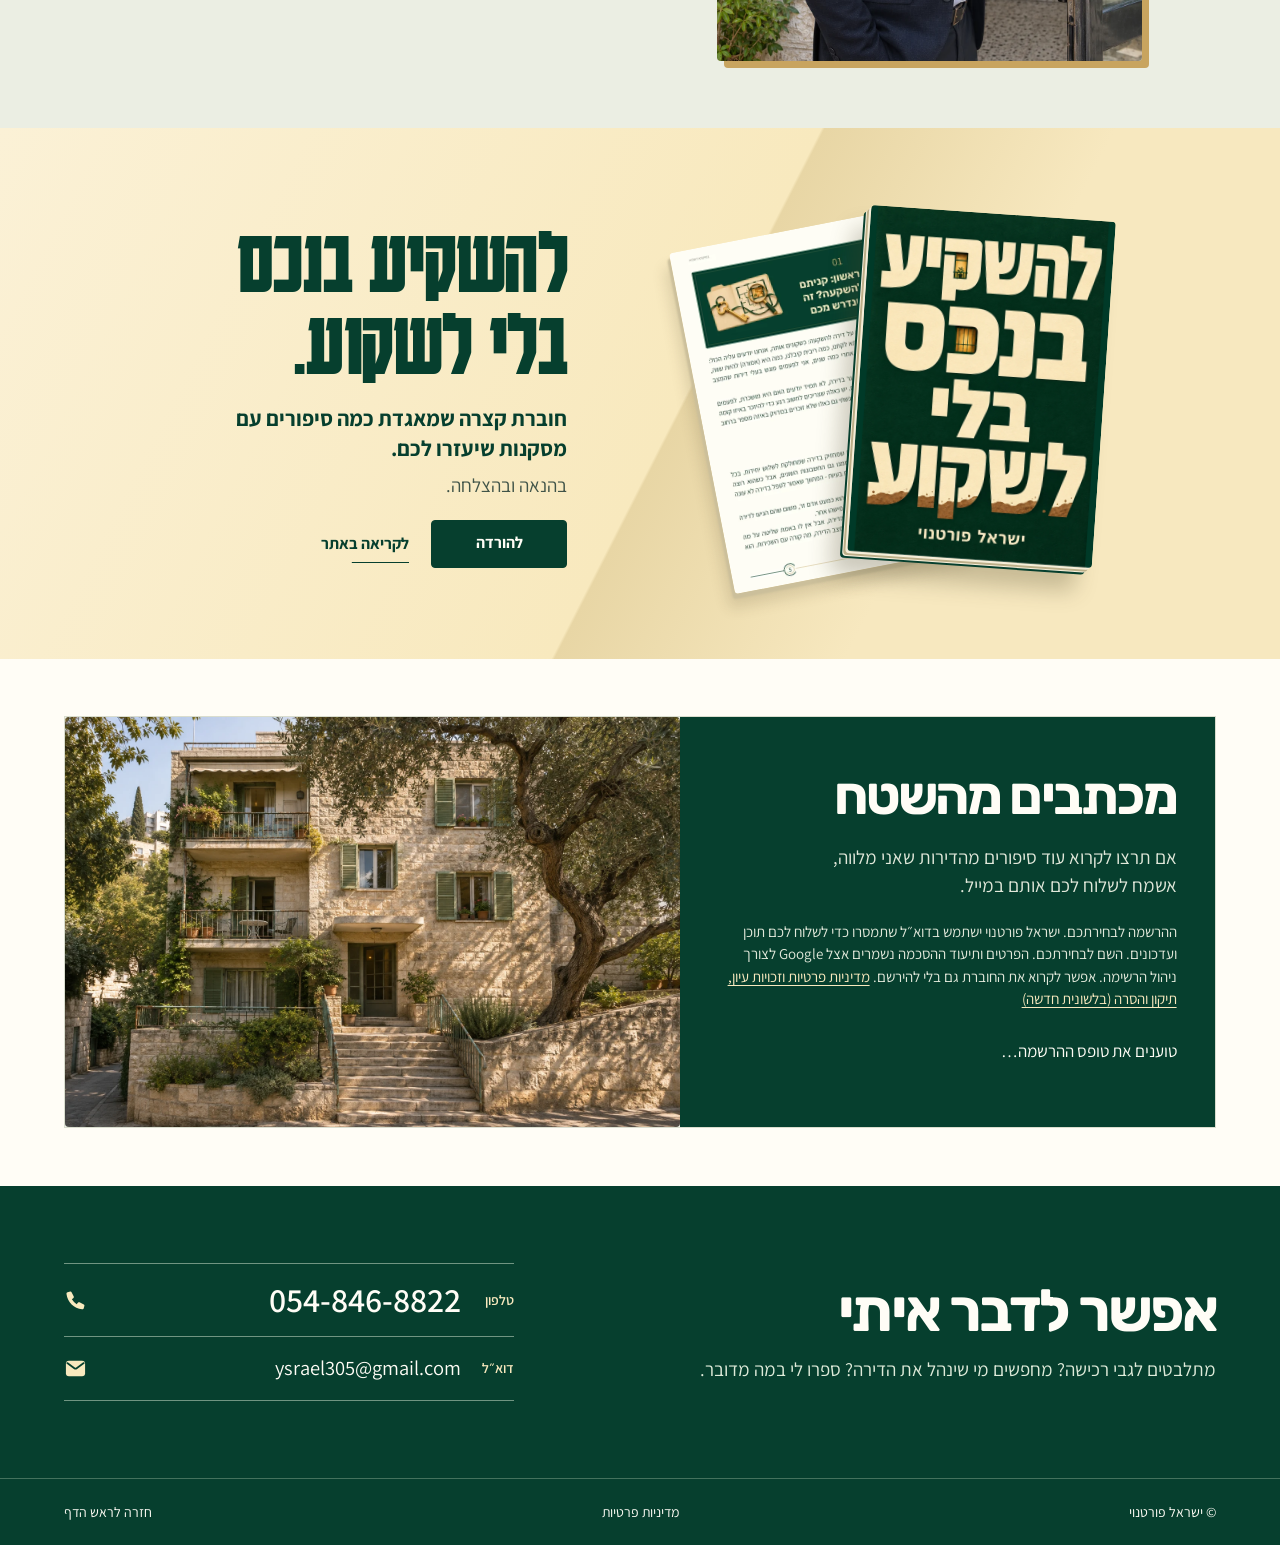
==== commit 70685205: "Round site images and booklet previews to four pixels" ====
--- a/index.html
+++ b/index.html
@@ -8,7 +8,7 @@
   <title>ישראל פורטנוי — ליווי בעלי נכסים ומשקיעים</title>
   <link rel="icon" href="assets/brand.svg" type="image/svg+xml">
   <link rel="preload" href="assets/fonts/basurot-headline-bold.woff2?v=2" as="font" type="font/woff2" crossorigin>
-  <link rel="stylesheet" href="style.css?v=floating-nav">
+  <link rel="stylesheet" href="style.css?v=image-corners">
   <link rel="stylesheet" href="newsletter.css?v=3">
   <script src="site.js?v=floating-nav" defer></script>
   <script src="leads-config.js" defer></script>
--- a/style.css
+++ b/style.css
@@ -9,11 +9,13 @@
   --display:Karantina,Arial,sans-serif; --heading:Rubik,Arial,sans-serif; --sans:Assistant,Arial,sans-serif;
   --edge:max(5vw,calc((100vw - 1400px)/2));
   --masthead-height:80px; --masthead-gap:10px;
+  --image-radius:4px;
 }
 * {box-sizing:border-box}
 html {scroll-behavior:smooth;scroll-padding-top:calc(var(--masthead-height) + var(--masthead-gap) + 12px)}
 body {margin:0;background:var(--paper);color:var(--ink);font:16px/1.6 var(--sans);-webkit-font-smoothing:antialiased}
 h1,h2,h3,p,figure {margin:0}
+img,.service-art {border-radius:var(--image-radius)}
 a {text-decoration:none;color:inherit}
 button {font:inherit;cursor:pointer;color:inherit}
 button,.button {border-radius:4px}
@@ -73,6 +75,7 @@
 .hero .text-link {color:var(--green);min-height:42px;font-size:16px}
 
 @media (min-width:761px) {
+  .hero {border-radius:var(--image-radius)}
   .hero::after {content:"";position:absolute;inset:0;z-index:-1;pointer-events:none;background:linear-gradient(90deg,transparent 34%,#faf7ec12 46%,#faf7ecdc 75%,#faf7ec 100%)}
 }
 
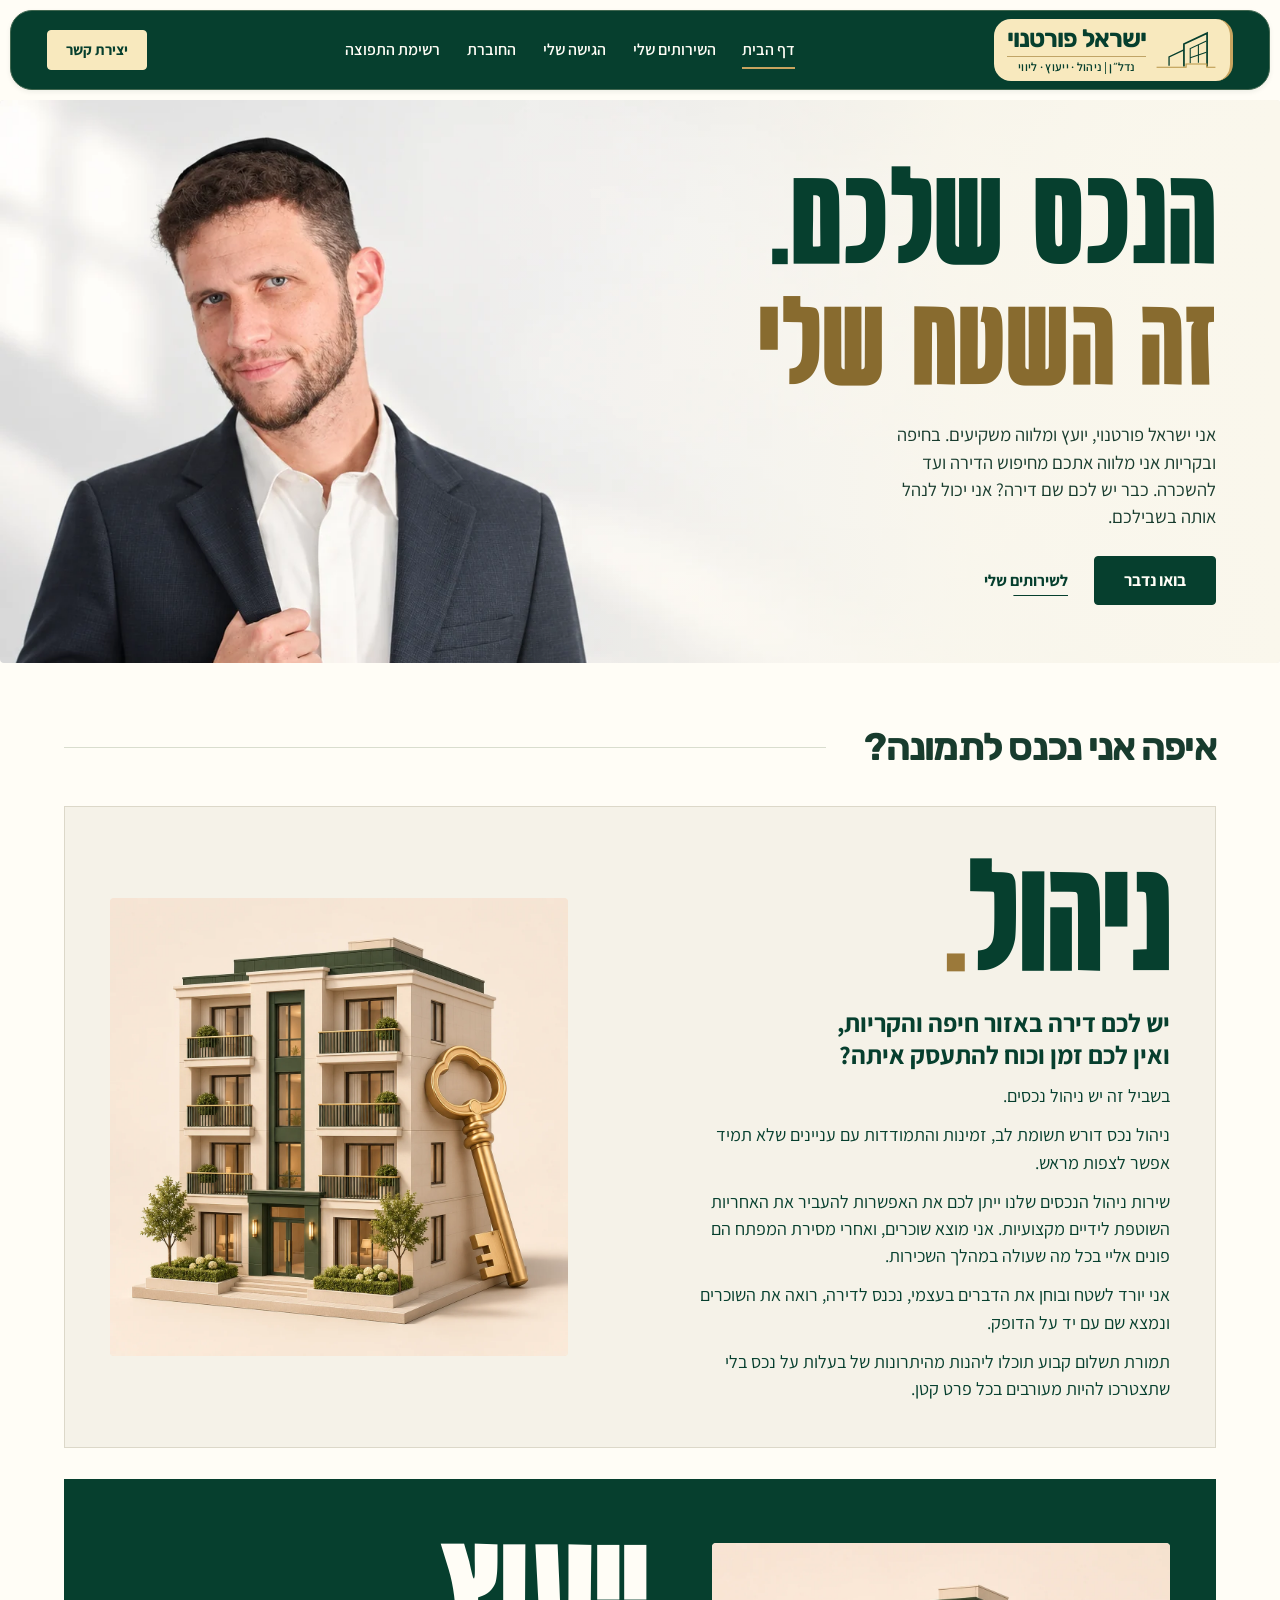
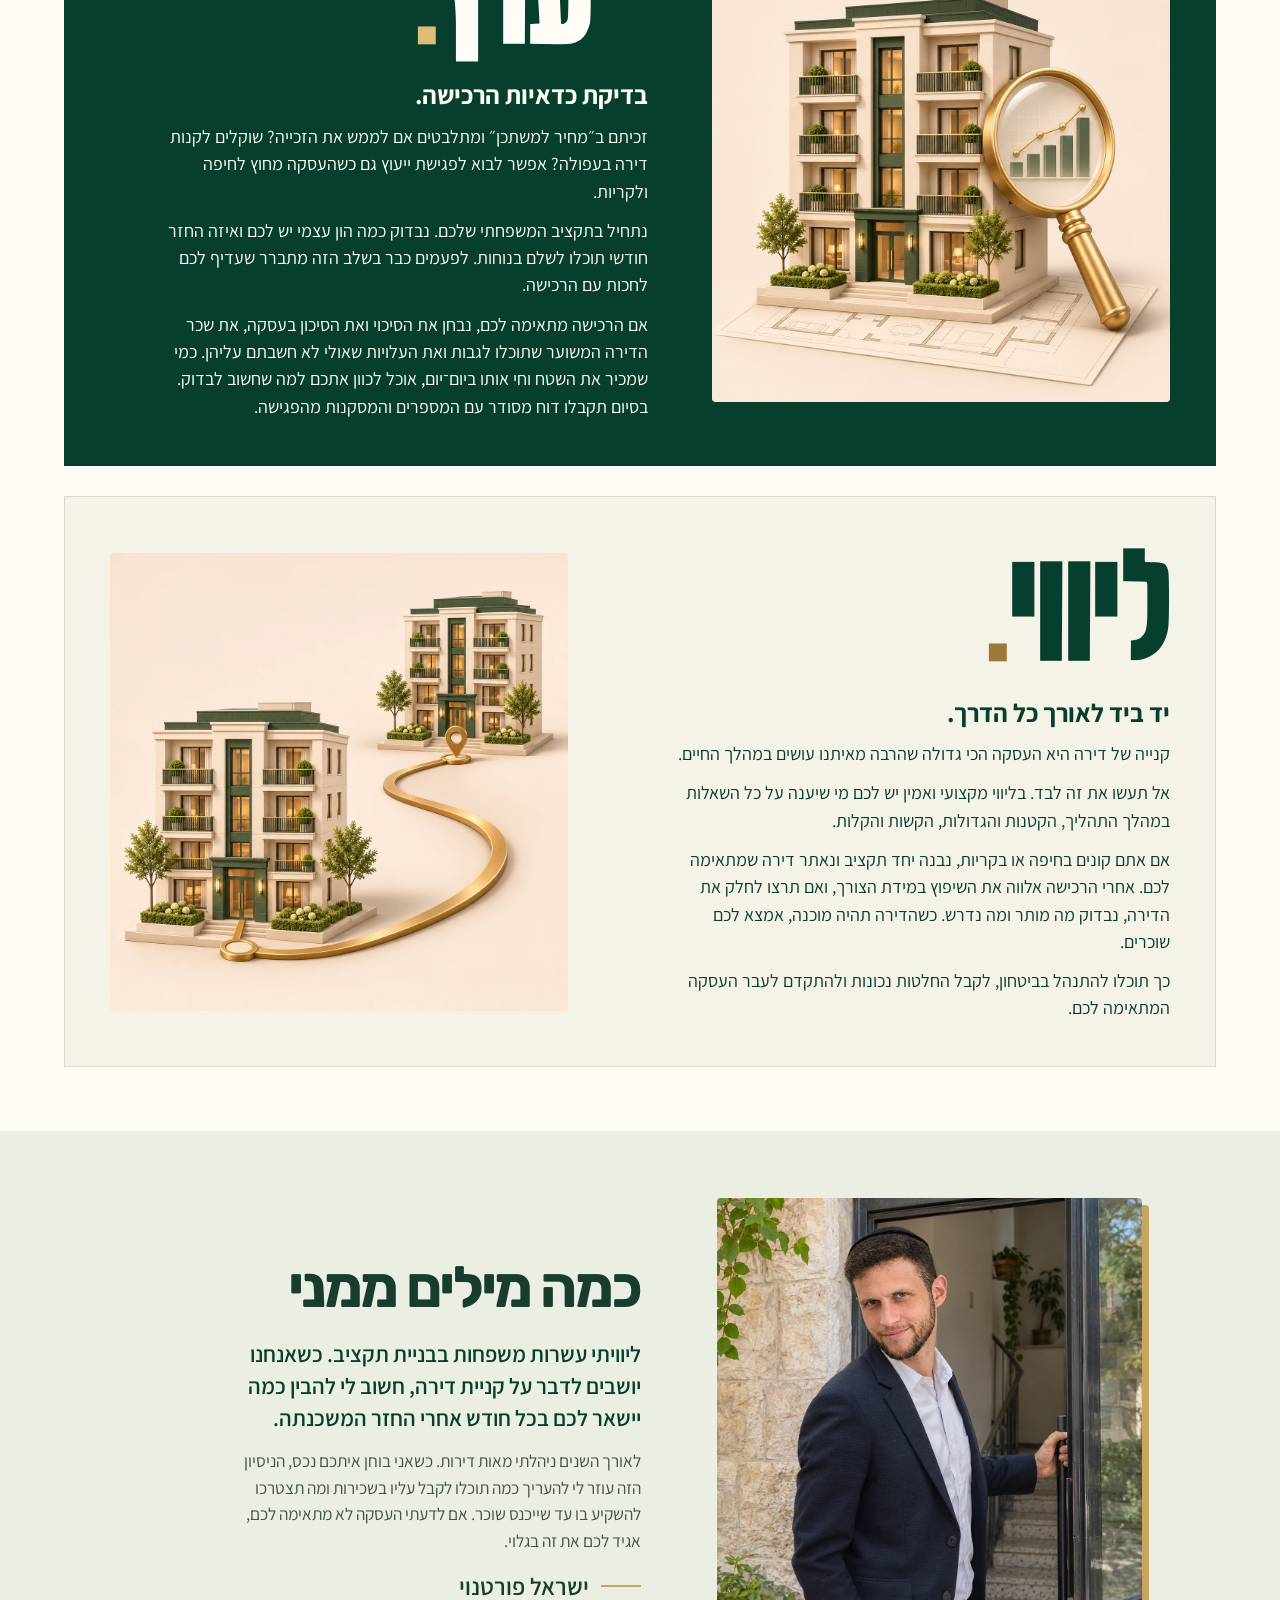
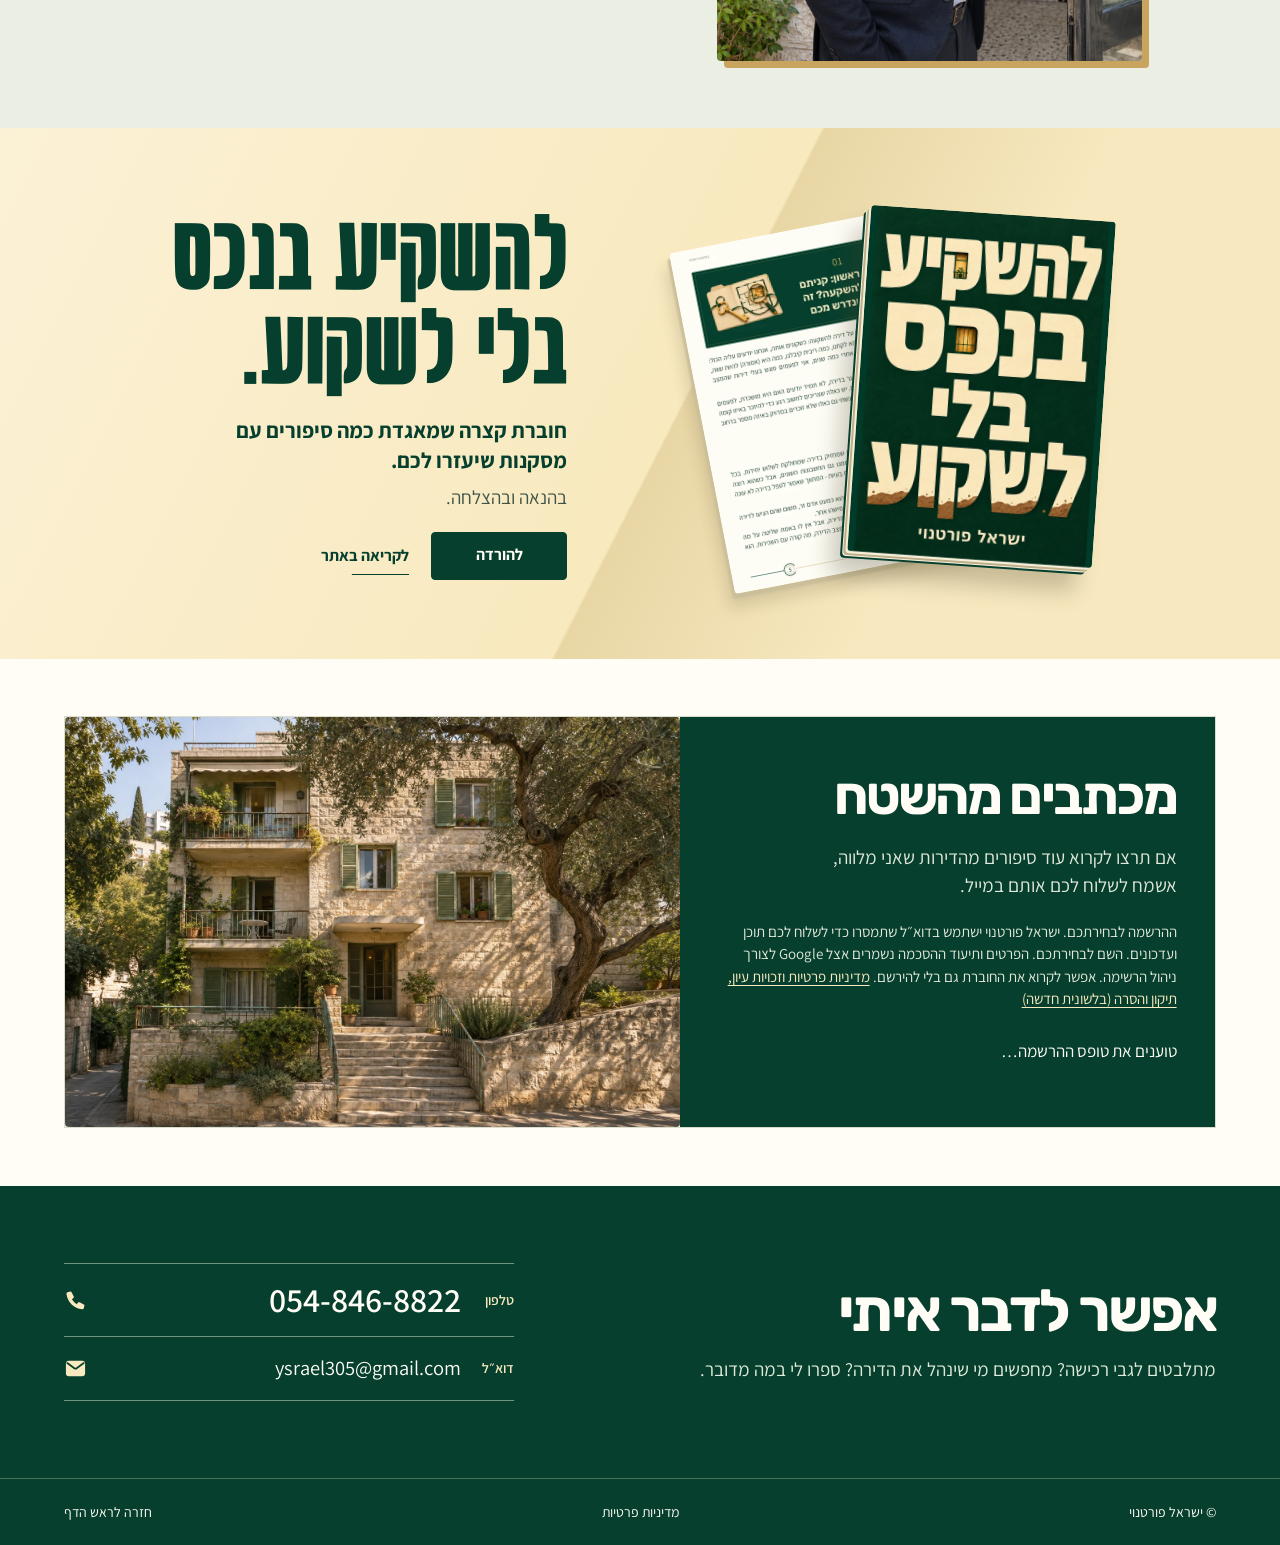
==== commit df383bf0: "Use the complete Basurot lettering for the booklet headline" ====
--- a/index.html
+++ b/index.html
@@ -7,8 +7,8 @@
   <meta name="description" content="ישראל פורטנוי מייעץ למשפחות שבוחנות רכישת דירה, מלווה משקיעים בחיפה ובקריות ומנהל עבור בעלי דירות את ההשכרה והטיפול בנכס.">
   <title>ישראל פורטנוי — ליווי בעלי נכסים ומשקיעים</title>
   <link rel="icon" href="assets/brand.svg" type="image/svg+xml">
-  <link rel="preload" href="assets/fonts/basurot-headline-bold.woff2?v=2" as="font" type="font/woff2" crossorigin>
-  <link rel="stylesheet" href="style.css?v=image-corners">
+  <link rel="preload" href="assets/fonts/basurot-headline-bold.woff2?v=3" as="font" type="font/woff2" crossorigin>
+  <link rel="stylesheet" href="style.css?v=book-title">
   <link rel="stylesheet" href="newsletter.css?v=3">
   <script src="site.js?v=floating-nav" defer></script>
   <script src="leads-config.js" defer></script>
--- a/style.css
+++ b/style.css
@@ -3,7 +3,7 @@
 @font-face { font-family: Assistant; src: url("assets/fonts/body.woff2") format("woff2"); font-weight: 400; font-display: swap }
 @font-face { font-family: Assistant; src: url("assets/fonts/logo.woff2") format("woff2"); font-weight: 600; font-display: swap }
 @font-face { font-family: Assistant; src: url("assets/fonts/bodybold.woff2") format("woff2"); font-weight: 700; font-display: swap }
-@font-face { font-family:"Basurot Flex One"; src:url("assets/fonts/basurot-headline-bold.woff2?v=2") format("woff2"); font-weight:700; font-display:swap; ascent-override:88%; descent-override:12%; line-gap-override:0% }
+@font-face { font-family:"Basurot Flex One"; src:url("assets/fonts/basurot-headline-bold.woff2?v=3") format("woff2"); font-weight:700; font-display:swap; ascent-override:88%; descent-override:12%; line-gap-override:0% }
 :root {
   --paper:#fffdf6; --green:#063f2e; --gold:#c8a45f; --cream:#f8e9be; --ink:#183c2e; --muted:#405448; --accent:#755923; --line:#d9ddce; --tint:#eeefe6;
   --display:Karantina,Arial,sans-serif; --heading:Rubik,Arial,sans-serif; --sans:Assistant,Arial,sans-serif;
@@ -129,7 +129,7 @@
 .book-art img {grid-area:1 / 1;width:min(45%,245px);height:auto}
 .book-page {transform:translate(-47%,2%) rotate(-11deg);box-shadow:-3px 5px 2px #cbbf9b, -8px 14px 14px #483c2126}
 .book-cover {transform:translate(18%,-2%) rotate(4deg);box-shadow:-2px 2px #f5eed9,-4px 4px #bcaf89,-5px 5px #f5eed9,-7px 7px var(--green),-16px 24px 22px #4b432947}
-.book-copy h2 {font:700 clamp(70px,7.25vw,114px)/.88 var(--display);letter-spacing:-.015em}
+.book-copy h2 {font:700 clamp(70px,7.25vw,114px)/1.01 "Basurot Flex One",var(--display);letter-spacing:-.015em}
 .book-copy h3 {max-width:31ch;margin-top:22px;font:700 clamp(20px,1.7vw,26px)/1.35 var(--sans);letter-spacing:normal;text-wrap:pretty}
 .book-copy>p,.newsletter-intro {color:var(--muted);font-size:19px;line-height:1.5;max-width:39ch;margin:18px 0 21px}
 .book-copy>p {margin-block:8px 20px}
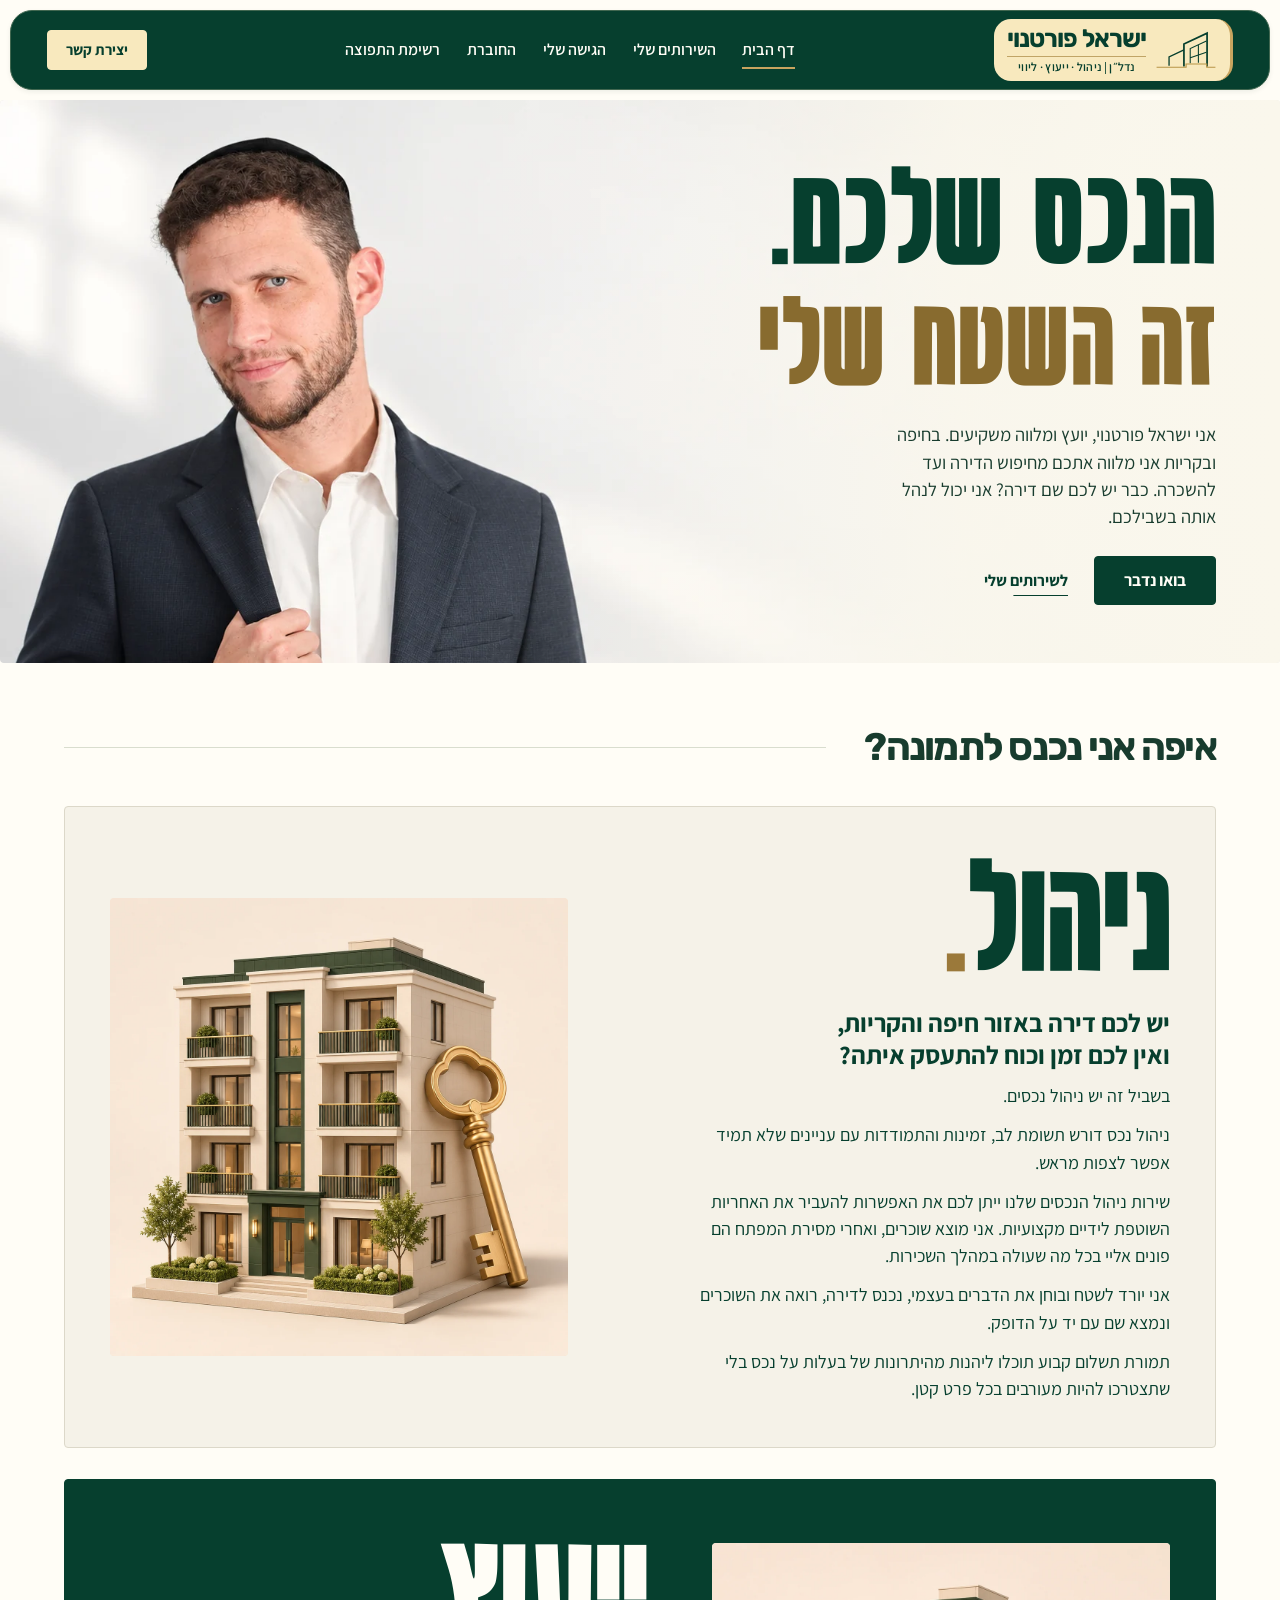
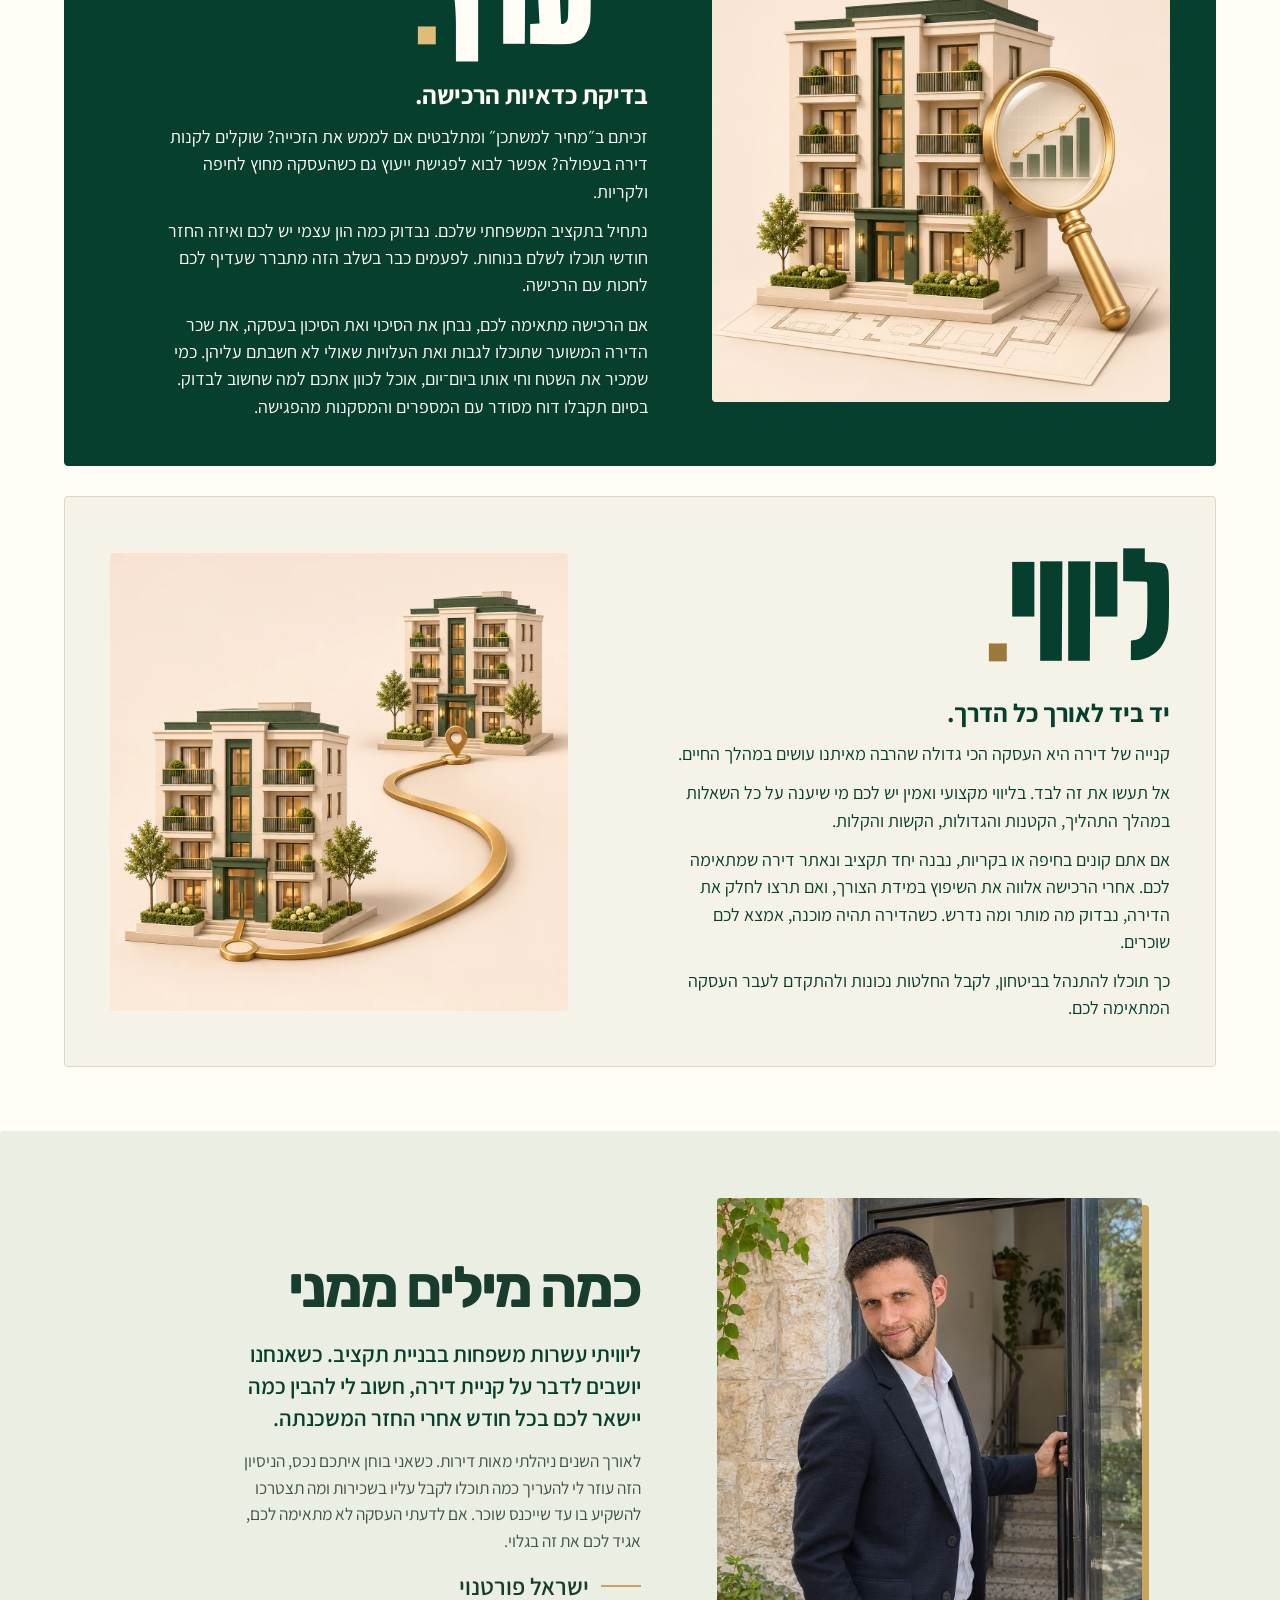
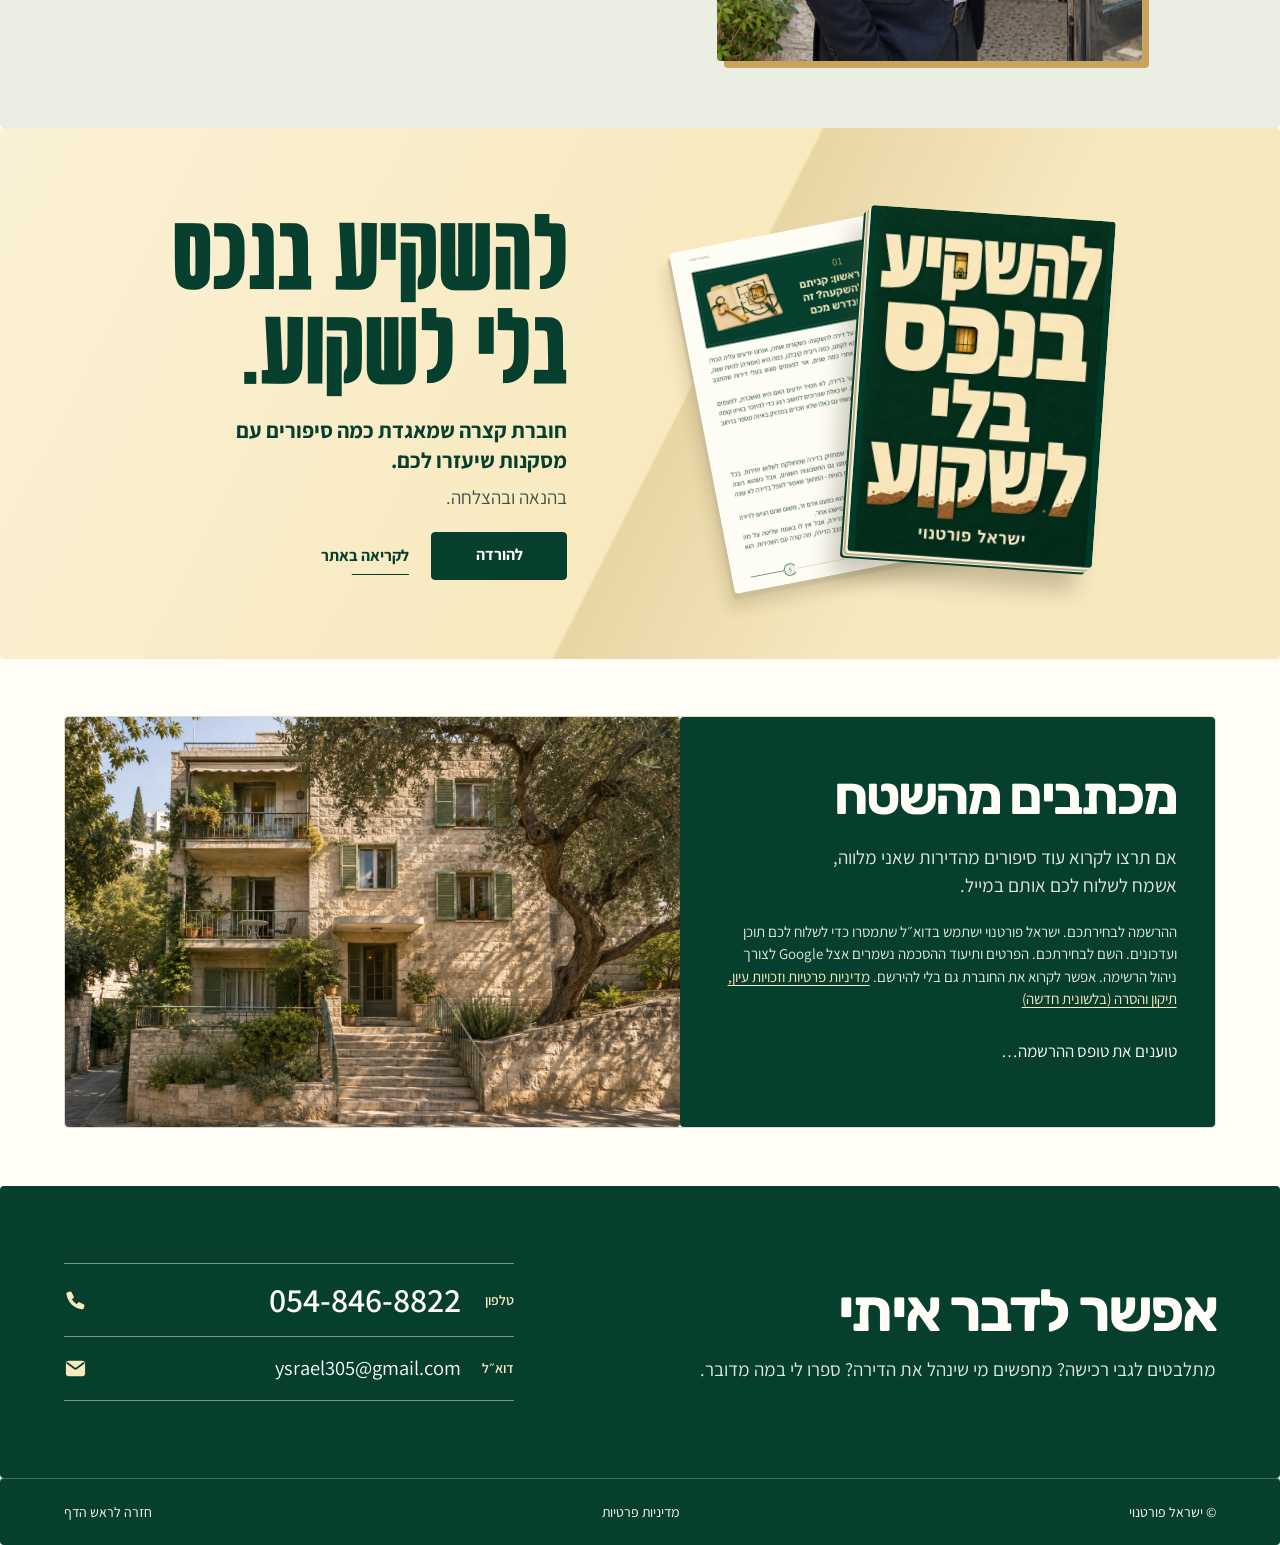
==== commit f4ccd190: "Round content cards, signup panels and reader dialogs to 4px" ====
--- a/index.html
+++ b/index.html
@@ -8,8 +8,8 @@
   <title>ישראל פורטנוי — ליווי בעלי נכסים ומשקיעים</title>
   <link rel="icon" href="assets/brand.svg" type="image/svg+xml">
   <link rel="preload" href="assets/fonts/basurot-headline-bold.woff2?v=3" as="font" type="font/woff2" crossorigin>
-  <link rel="stylesheet" href="style.css?v=book-title">
-  <link rel="stylesheet" href="newsletter.css?v=3">
+  <link rel="stylesheet" href="style.css?v=card-corners">
+  <link rel="stylesheet" href="newsletter.css?v=card-corners">
   <script src="site.js?v=floating-nav" defer></script>
   <script src="leads-config.js" defer></script>
   <script src="leads.js?v=3" defer></script>
--- a/style.css
+++ b/style.css
@@ -9,16 +9,16 @@
   --display:Karantina,Arial,sans-serif; --heading:Rubik,Arial,sans-serif; --sans:Assistant,Arial,sans-serif;
   --edge:max(5vw,calc((100vw - 1400px)/2));
   --masthead-height:80px; --masthead-gap:10px;
-  --image-radius:4px;
+  --corner-radius:4px;
 }
 * {box-sizing:border-box}
 html {scroll-behavior:smooth;scroll-padding-top:calc(var(--masthead-height) + var(--masthead-gap) + 12px)}
 body {margin:0;background:var(--paper);color:var(--ink);font:16px/1.6 var(--sans);-webkit-font-smoothing:antialiased}
 h1,h2,h3,p,figure {margin:0}
-img,.service-art {border-radius:var(--image-radius)}
+img,.service-art,.service,.hero,.approach,.booklet,.newsletter,.newsletter-copy,.contact,footer,.skip {border-radius:var(--corner-radius)}
 a {text-decoration:none;color:inherit}
 button {font:inherit;cursor:pointer;color:inherit}
-button,.button {border-radius:4px}
+button,.button {border-radius:var(--corner-radius)}
 a,button,summary {-webkit-tap-highlight-color:transparent}
 :focus-visible {outline:3px solid var(--gold);outline-offset:4px}
 [hidden] {display:none!important}
@@ -47,7 +47,7 @@
 .header-row {position:relative;pointer-events:auto;display:flex;align-items:center;justify-content:space-between;gap:16px;width:min(calc(100% - 2 * var(--masthead-gap)),1400px);height:var(--masthead-height);padding-inline:clamp(12px,2.8vw,44px);border:1px solid #416750;border-radius:22px;background:var(--green);box-shadow:0 2px 5px #102c2012}
 .header.is-scrolled .header-row {box-shadow:0 8px 24px -5px #102c2045}
 .header.is-tucked .header-row {transform:translateY(calc(-100% - var(--masthead-gap) - 28px));pointer-events:none}
-.nav-recall {position:absolute;top:0;inset-inline:0;margin-inline:auto;pointer-events:auto;display:flex;align-items:center;justify-content:center;gap:7px;width:max-content;min-height:30px;padding:2px 15px 5px;border:1px solid #587360;border-top:0;border-radius:0 0 13px 13px;background:var(--green);color:var(--cream);box-shadow:0 3px 10px #102c2029;font:700 14px/1.2 var(--sans)}
+.nav-recall {position:absolute;top:0;inset-inline:0;margin-inline:auto;pointer-events:auto;display:flex;align-items:center;justify-content:center;gap:7px;width:max-content;min-height:30px;padding:2px 15px 5px;border:1px solid #587360;border-top:0;border-radius:var(--corner-radius) var(--corner-radius) 13px 13px;background:var(--green);color:var(--cream);box-shadow:0 3px 10px #102c2029;font:700 14px/1.2 var(--sans)}
 .nav-recall::before {content:"";width:16px;height:3px;border-radius:3px;background:var(--gold)}
 @media (pointer:coarse) {
   .nav-recall::after {content:"";position:absolute;inset:0 0 -14px}
@@ -75,7 +75,6 @@
 .hero .text-link {color:var(--green);min-height:42px;font-size:16px}
 
 @media (min-width:761px) {
-  .hero {border-radius:var(--image-radius)}
   .hero::after {content:"";position:absolute;inset:0;z-index:-1;pointer-events:none;background:linear-gradient(90deg,transparent 34%,#faf7ec12 46%,#faf7ecdc 75%,#faf7ec 100%)}
 }
 
@@ -144,7 +143,7 @@
 .book-downloads small {font-size:13px;font-weight:400;color:var(--muted);white-space:nowrap}
 
 /* Letters from the field */
-.newsletter {display:grid;grid-template-columns:minmax(0,.93fr) minmax(0,1.07fr);align-items:stretch;margin-block:clamp(36px,4.5vw,72px);background:#eef1e7;border:1px solid var(--line)}
+.newsletter {display:grid;grid-template-columns:minmax(0,.93fr) minmax(0,1.07fr);align-items:stretch;margin-block:clamp(36px,4.5vw,72px);background:#eef1e7;border:1px solid var(--line);overflow:clip}
 .newsletter-copy {display:flex;flex-direction:column;align-items:flex-start;justify-content:center;min-width:0;padding:clamp(22px,3vw,48px);background:var(--green);color:var(--paper)}
 .newsletter-copy .newsletter-intro {color:#e1e8da}
 .newsletter-copy noscript a {text-decoration:underline}
--- a/newsletter.css
+++ b/newsletter.css
@@ -3,7 +3,7 @@
 .signup-privacy a {color:#f8e9be;text-decoration:underline;text-underline-offset:3px}
 .read-save-note a {text-decoration:underline;text-underline-offset:3px}
 .updates-subscribed .signup-privacy {display:none}
-.subscription-form iframe {display:block;width:100%;height:0;visibility:hidden;border:0}
+.subscription-form iframe {display:block;width:100%;height:0;visibility:hidden;border:0;border-radius:4px}
 .subscription-form iframe.lead-frame-ready {visibility:visible}
 .subscription-form [data-lead-frame-status] {margin:0;padding-block:12px;font-size:17px;line-height:1.5}
 .updates-retry {min-height:44px;border:0;background:none;color:inherit;font:inherit;text-decoration:underline;text-underline-offset:5px}
@@ -11,7 +11,7 @@
 .site-invite {
   box-sizing:border-box;width:min(510px,calc(100% - 24px));max-height:calc(100dvh - 32px);
   margin:auto;padding:clamp(24px,4vw,42px);overflow:auto;overscroll-behavior:contain;
-  border:1px solid #83997d;border-block-start:4px solid #c8a45f;border-radius:3px;
+  border:1px solid #83997d;border-block-start:4px solid #c8a45f;border-radius:4px;
   background:#063f2e;color:#fffdf6;font:400 17px/1.5 var(--sans,BookBody),Arial,sans-serif;
 }
 .site-invite::backdrop {background:rgb(5 32 23 / 72%)}
@@ -31,7 +31,7 @@
   .booklet-invite-layout {grid-template-columns:1fr}
   .booklet-invite-layout img {width:68px}
 }
-.updates-notice {position:fixed;z-index:12;inset: auto 12px 16px;margin:auto;width:fit-content;max-width:calc(100% - 24px);padding:12px 20px;border:1px solid #a4ab8f;background:#fffdf6;color:#063f2e}
+.updates-notice {position:fixed;z-index:12;inset: auto 12px 16px;margin:auto;width:fit-content;max-width:calc(100% - 24px);padding:12px 20px;border:1px solid #a4ab8f;border-radius:4px;background:#fffdf6;color:#063f2e}
 @media (prefers-reduced-motion:no-preference) {
   .site-invite[open] {animation:invite-enter 240ms cubic-bezier(.2,.74,.25,1)}
   .site-invite[open]::backdrop {animation:invite-backdrop 200ms ease-out}
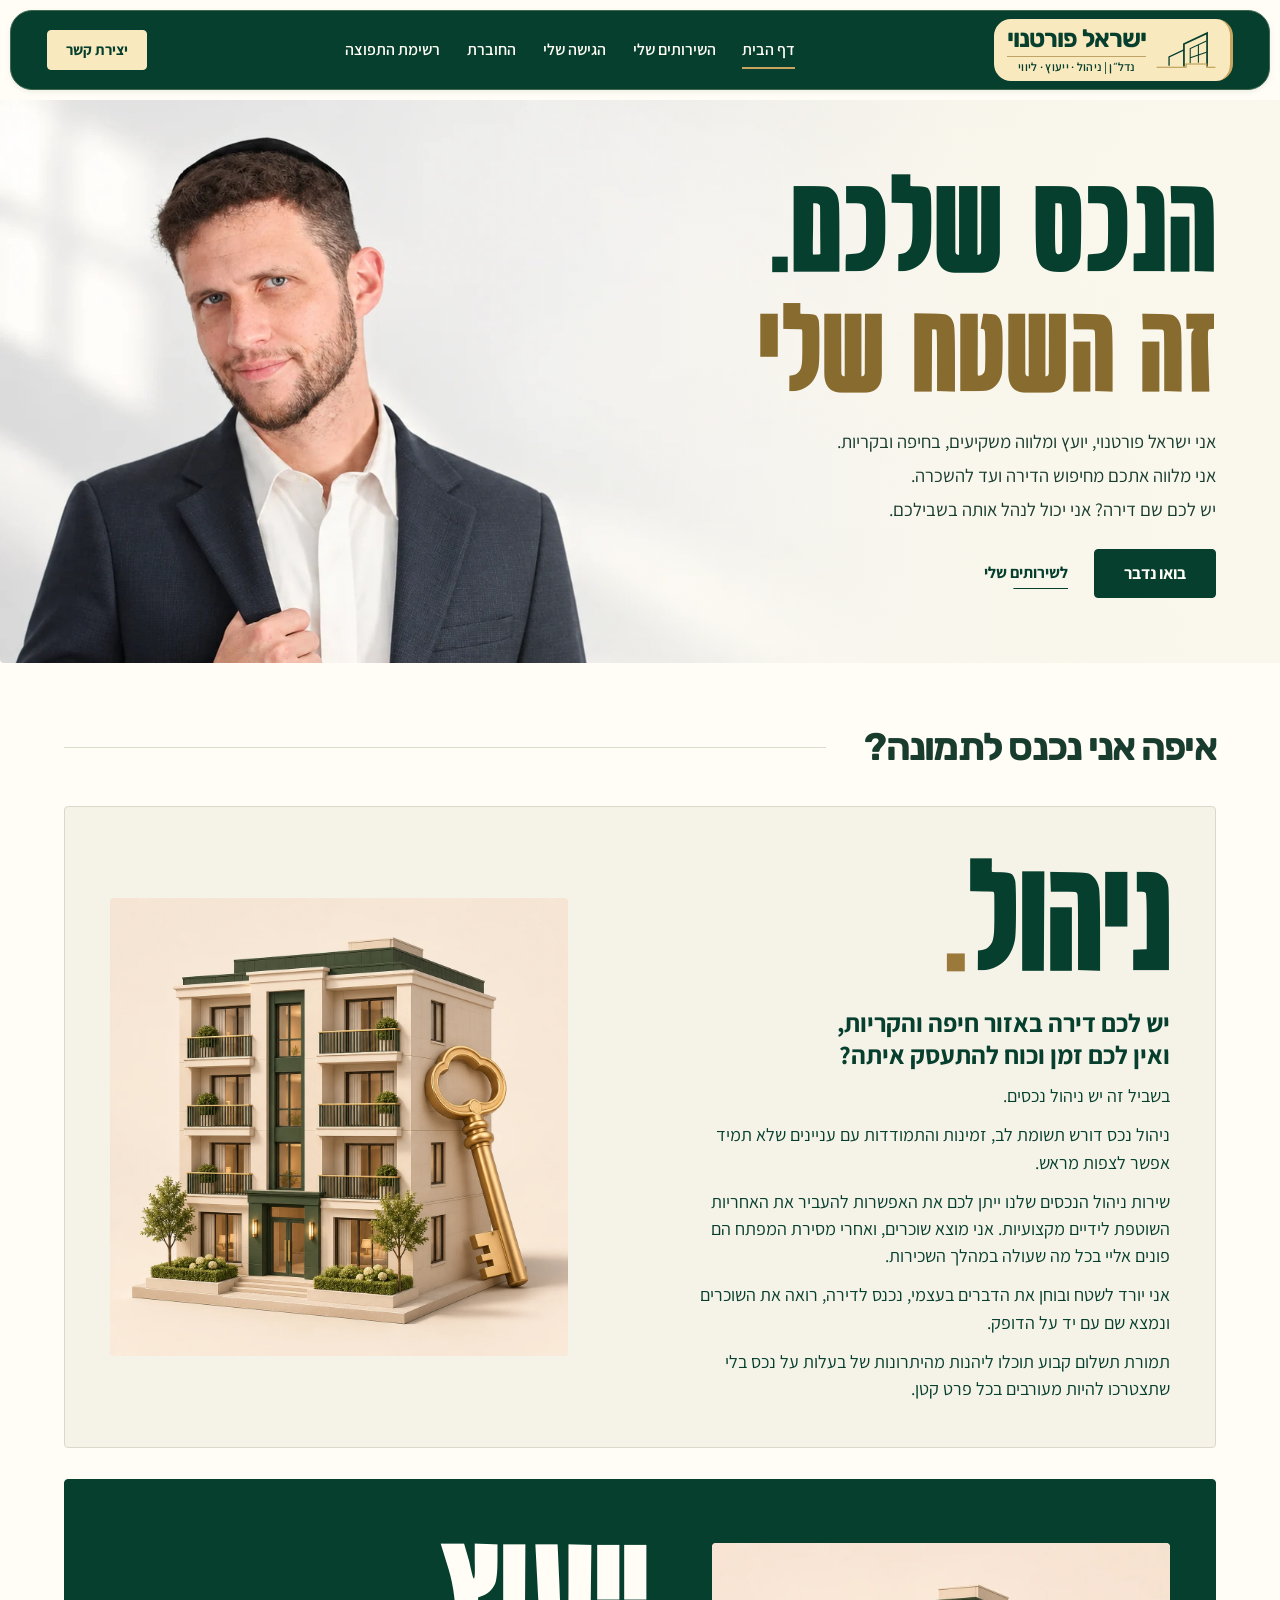
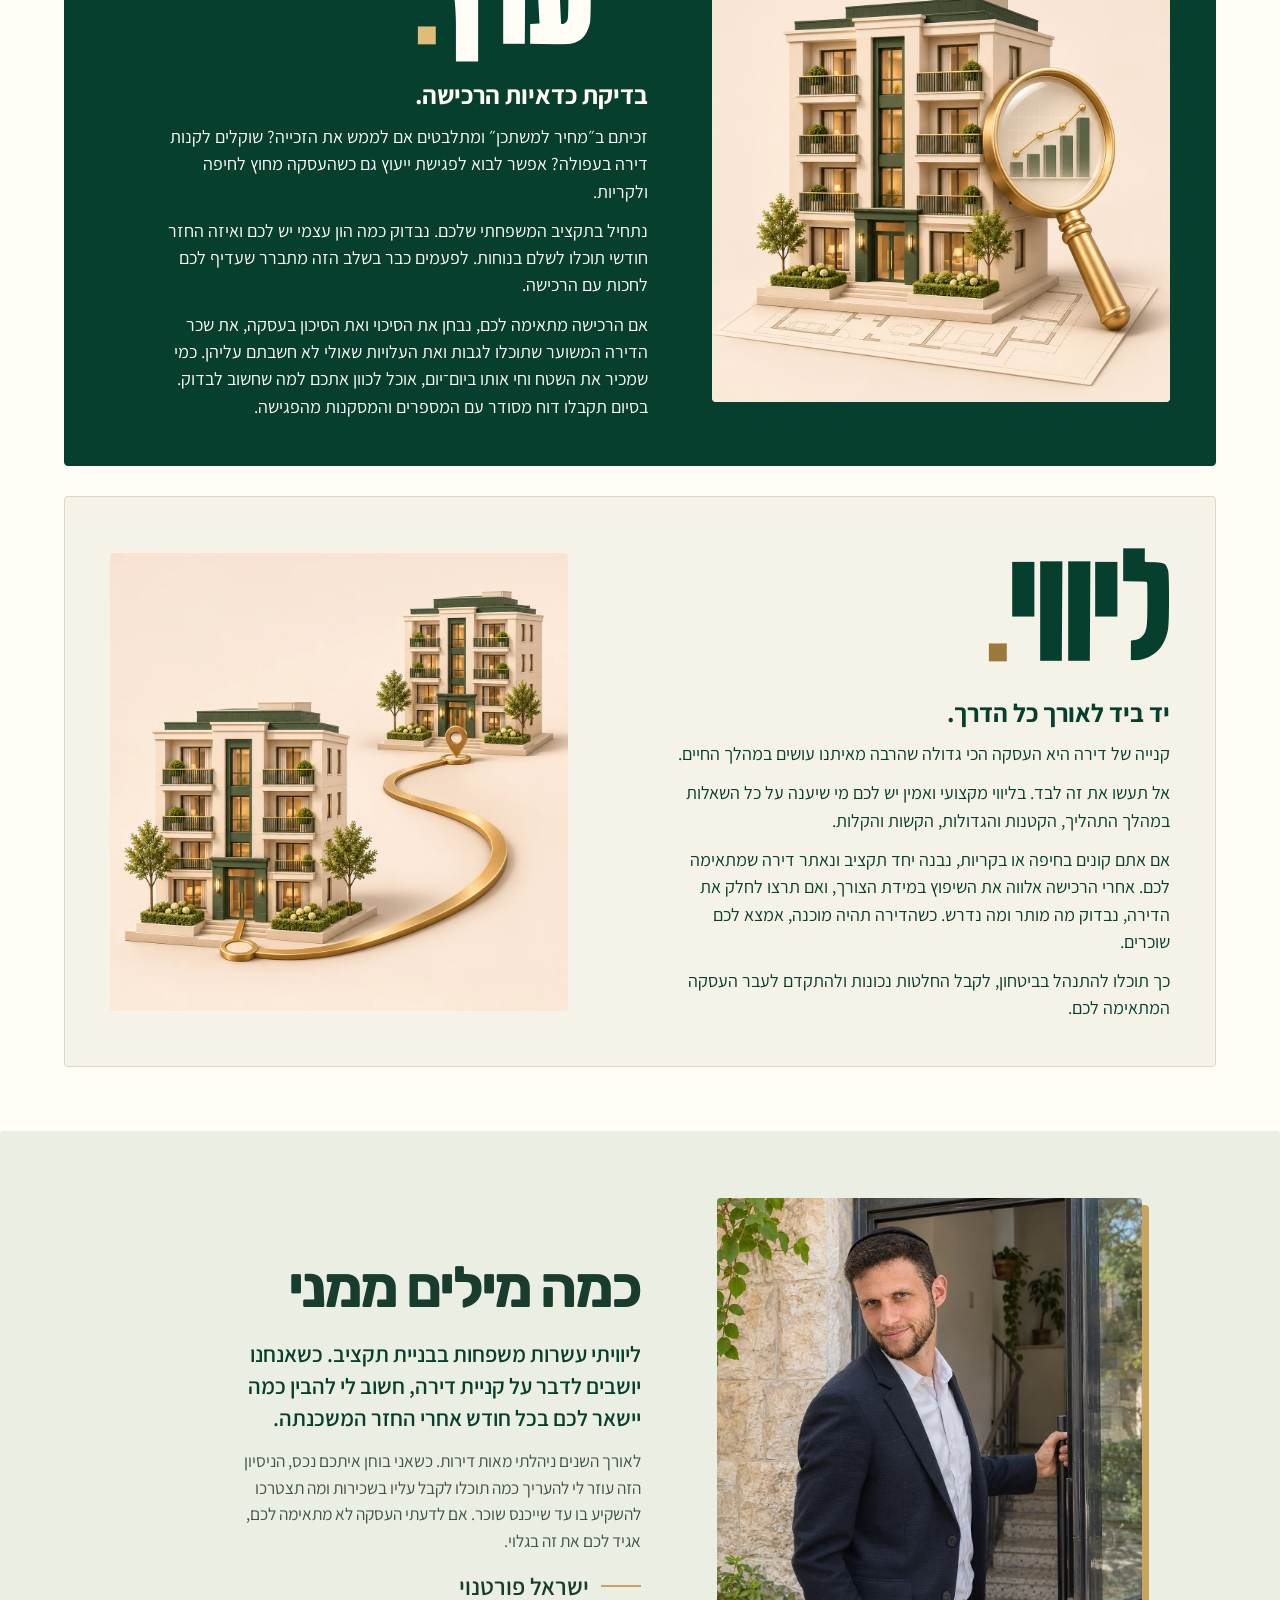
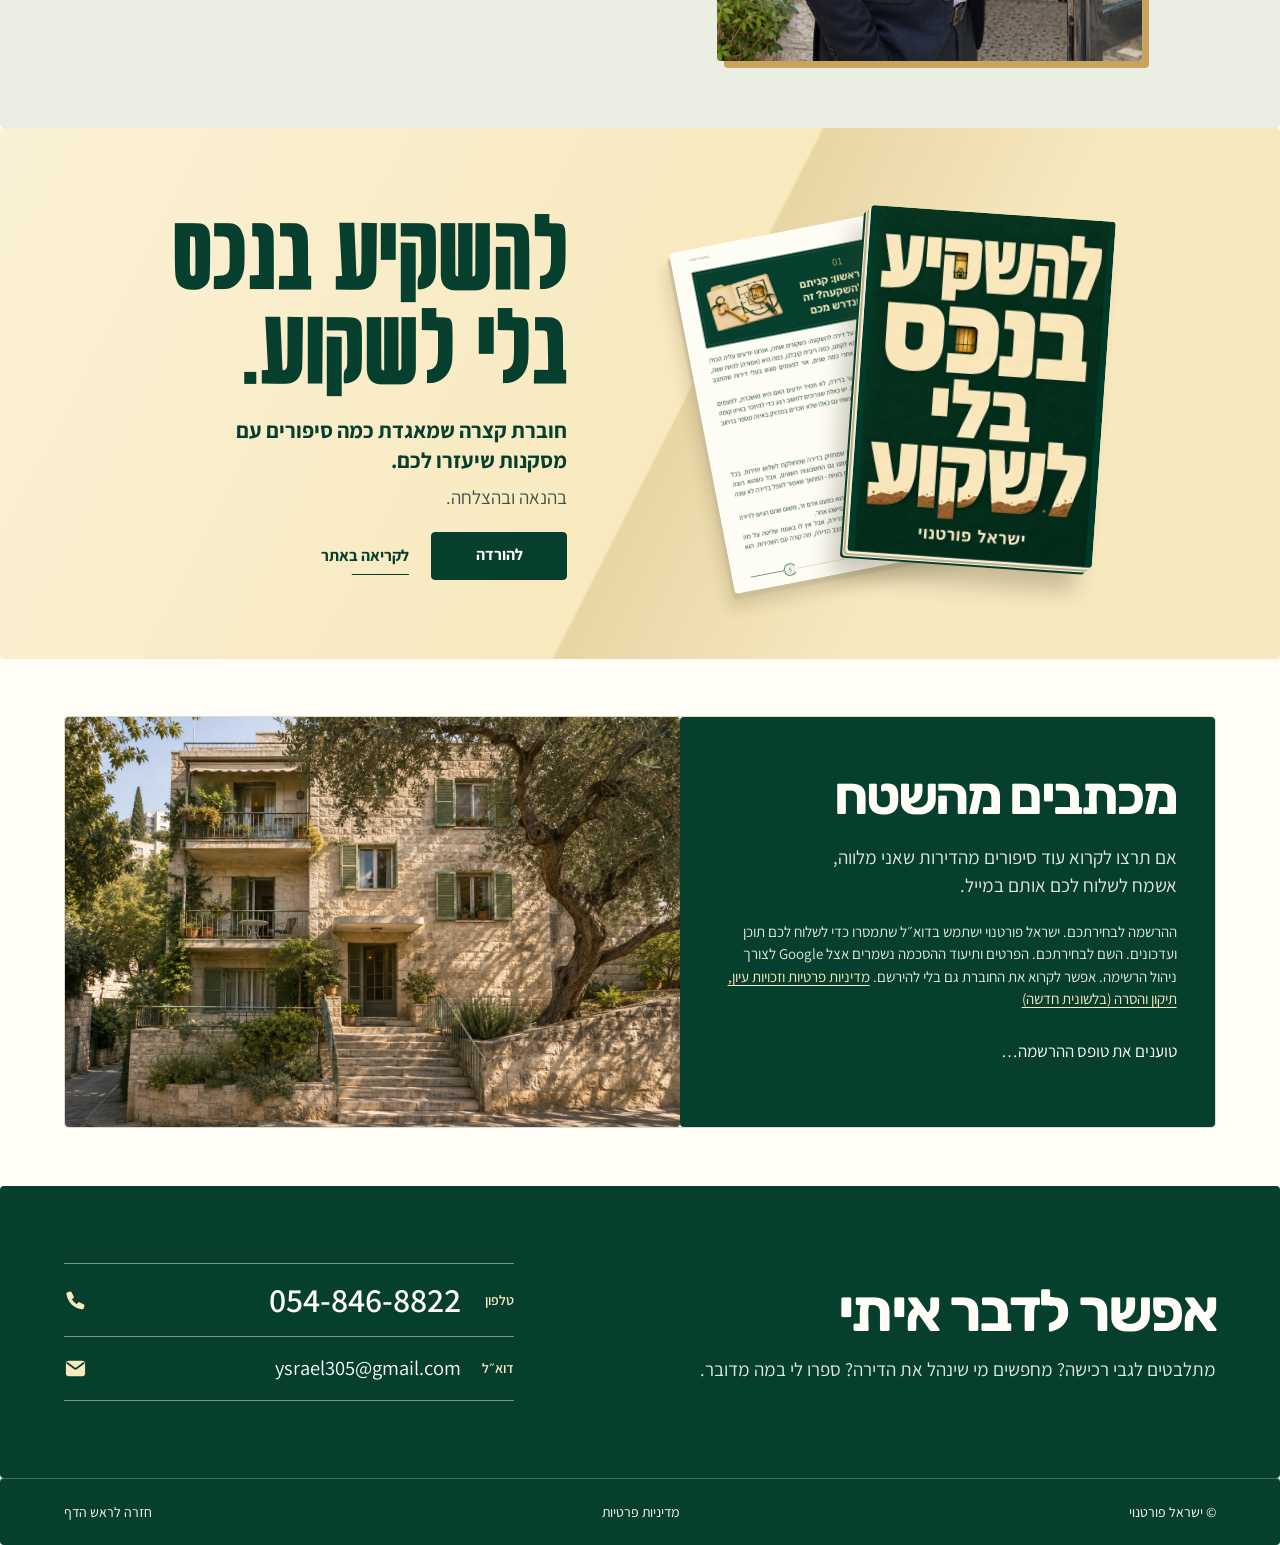
==== commit 1667b33a: "Update the opening copy and reveal text after one second in view" ====
--- a/index.html
+++ b/index.html
@@ -8,11 +8,13 @@
   <title>ישראל פורטנוי — ליווי בעלי נכסים ומשקיעים</title>
   <link rel="icon" href="assets/brand.svg" type="image/svg+xml">
   <link rel="preload" href="assets/fonts/basurot-headline-bold.woff2?v=3" as="font" type="font/woff2" crossorigin>
-  <link rel="stylesheet" href="style.css?v=card-corners">
+  <link rel="stylesheet" href="style.css?v=intro-reveal">
   <link rel="stylesheet" href="newsletter.css?v=card-corners">
+  <link rel="stylesheet" href="text-reveal.css">
   <script src="site.js?v=floating-nav" defer></script>
   <script src="leads-config.js" defer></script>
   <script src="leads.js?v=3" defer></script>
+  <script src="text-reveal.js" defer></script>
 </head>
 <body id="top">
   <a class="skip" href="#main">דילוג לתוכן</a>
@@ -38,7 +40,11 @@
     <section class="hero" aria-labelledby="hero-title">
       <div class="hero-copy">
         <h1 id="hero-title">הנכס שלכם.<br><em>זה השטח שלי</em></h1>
-        <p class="intro">אני ישראל פורטנוי, יועץ ומלווה משקיעים. בחיפה ובקריות אני מלווה אתכם מחיפוש הדירה ועד להשכרה. כבר יש לכם שם דירה? אני יכול לנהל אותה בשבילכם.</p>
+        <div class="intro">
+          <p>אני ישראל פורטנוי, יועץ ומלווה משקיעים, בחיפה ובקריות.</p>
+          <p>אני מלווה אתכם מחיפוש הדירה ועד להשכרה.</p>
+          <p>יש לכם שם דירה? אני יכול לנהל אותה בשבילכם.</p>
+        </div>
         <div class="actions"><a class="button" href="#contact">בואו נדבר</a><a class="text-link" href="#services">לשירותים שלי</a></div>
       </div>
       <img class="hero-portrait" src="assets/israel-wide.webp" alt="ישראל פורטנוי" width="1672" height="941" fetchpriority="high">
--- a/style.css
+++ b/style.css
@@ -69,7 +69,8 @@
 .hero-portrait {position:absolute;z-index:-2;inset:0;width:100%;height:100%;display:block;object-fit:cover;object-position:center top}
 .hero h1 {font:700 clamp(67px,9.35vw,153px)/1.01 "Basurot Flex One",var(--display);letter-spacing:-.015em;margin:0 0 21px;color:var(--green)}
 .hero h1 em {display:inline-block;font-size:.91em;color:#886b2f}
-.intro {color:var(--ink);font-size:clamp(18px,1.45vw,24px);line-height:1.48;max-width:36ch}
+.intro {color:var(--ink);font-size:clamp(18px,1.45vw,24px);line-height:1.48;max-width:44ch;text-wrap:pretty}
+.intro p+p {margin-block-start:.35em}
 .actions {display:flex;align-items:center;gap:26px;margin-top:25px}
 .hero .button {min-width:122px;min-height:49px;padding:9px 20px;font-size:17px}
 .hero .text-link {color:var(--green);min-height:42px;font-size:16px}
@@ -249,9 +250,6 @@
   .button,.book-downloads a {transition:transform 160ms var(--ease-out),background-color 180ms}
   .button:is(:active,.is-pressed),.book-downloads a:active {transform:scale(.965);transition-duration:70ms}
   .button:is(:active,.is-pressed) .button-fill {transition-duration:80ms}
-  .hero h1,.hero .intro,.hero .actions {animation:arrive 560ms var(--ease-out) backwards}
-  .hero .intro {animation-delay:75ms}
-  .hero .actions {animation-delay:140ms}
   .service.in-view .service-art img,.personal-portrait.in-view {animation:arrive 630ms var(--ease-out) backwards}
   .book-art.in-view .book-page {animation:open-book 780ms var(--ease-out) backwards}
   .menu-toggle span {transition:transform 200ms var(--ease-out)}
--- a/text-reveal.css
+++ b/text-reveal.css
@@ -0,0 +1,9 @@
+@media screen and (prefers-reduced-motion:no-preference) {
+  .reveal-pending {opacity:0}
+  .reveal-pending.reveal-in-view {animation:reveal-copy 420ms cubic-bezier(.2,.74,.25,1) 1s forwards}
+}
+
+@keyframes reveal-copy {
+  from {opacity:0;translate:0 8px}
+  to {opacity:1;translate:0 0}
+}
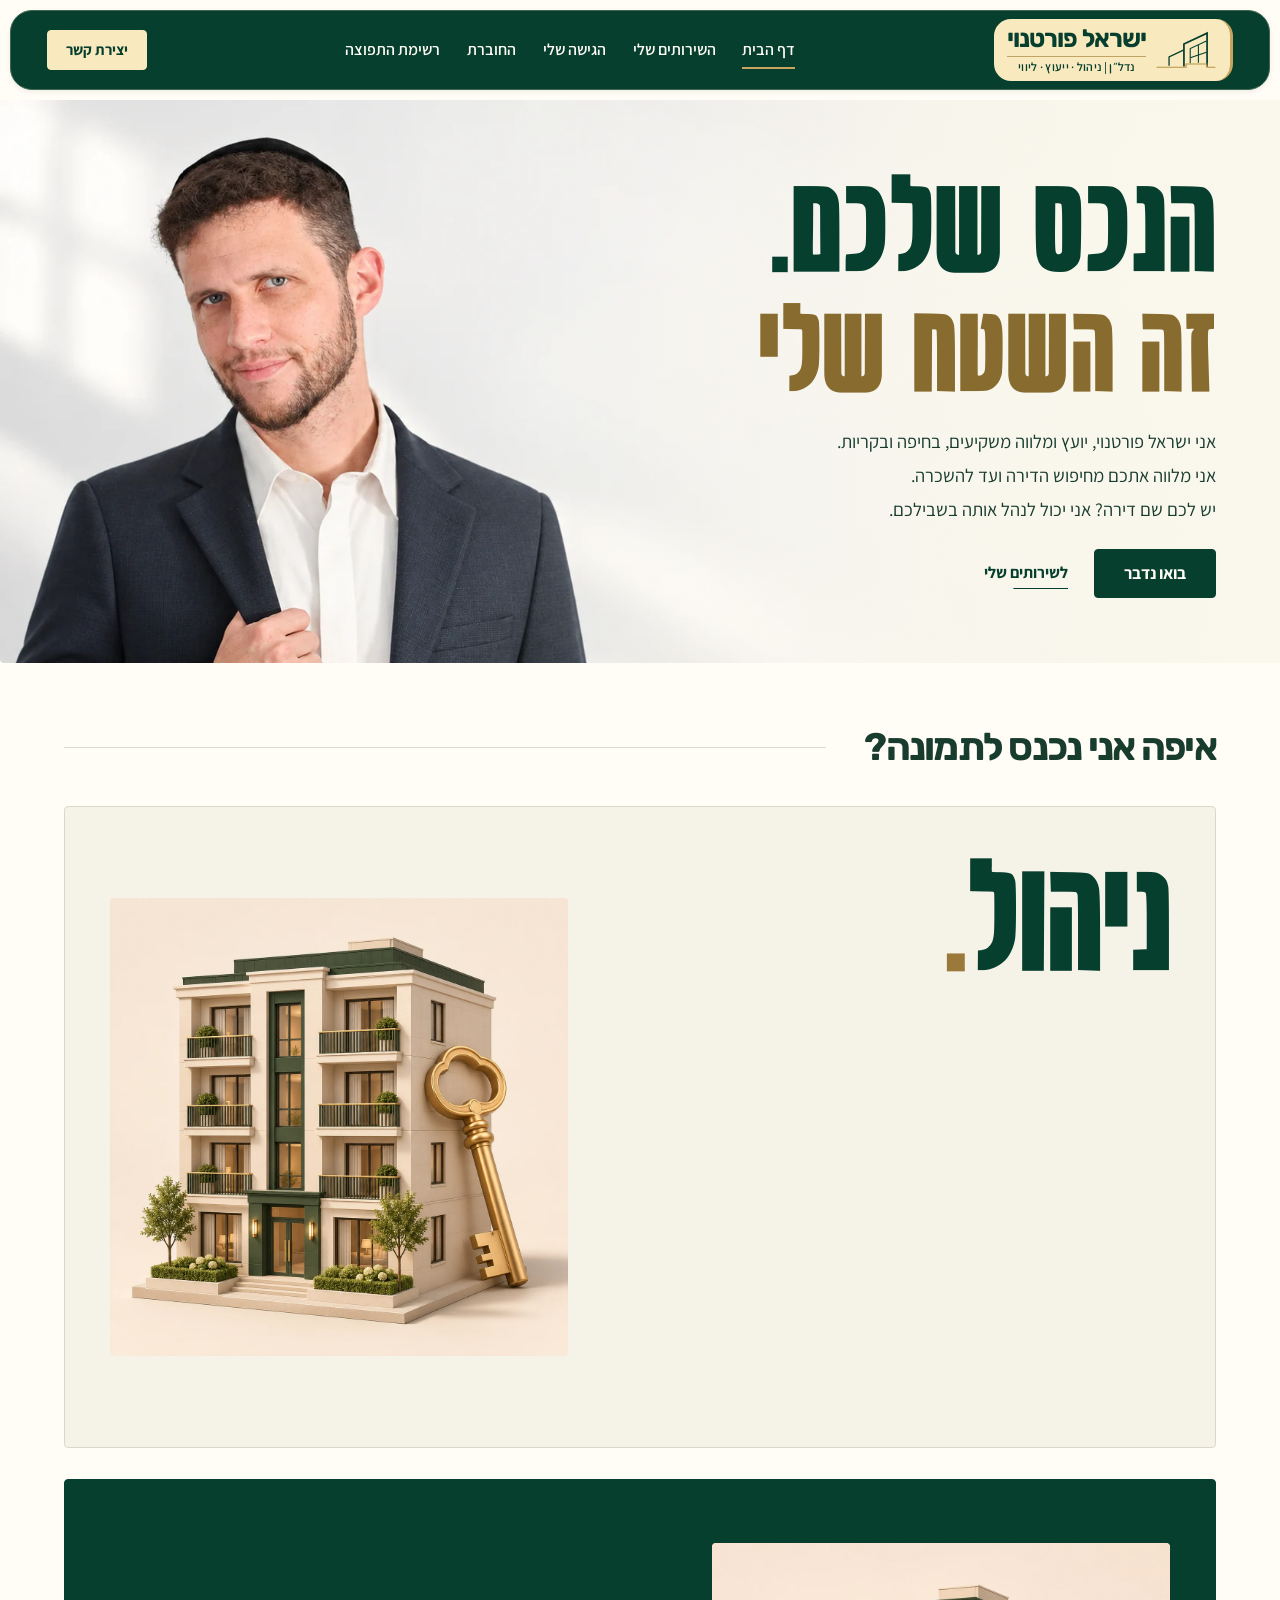
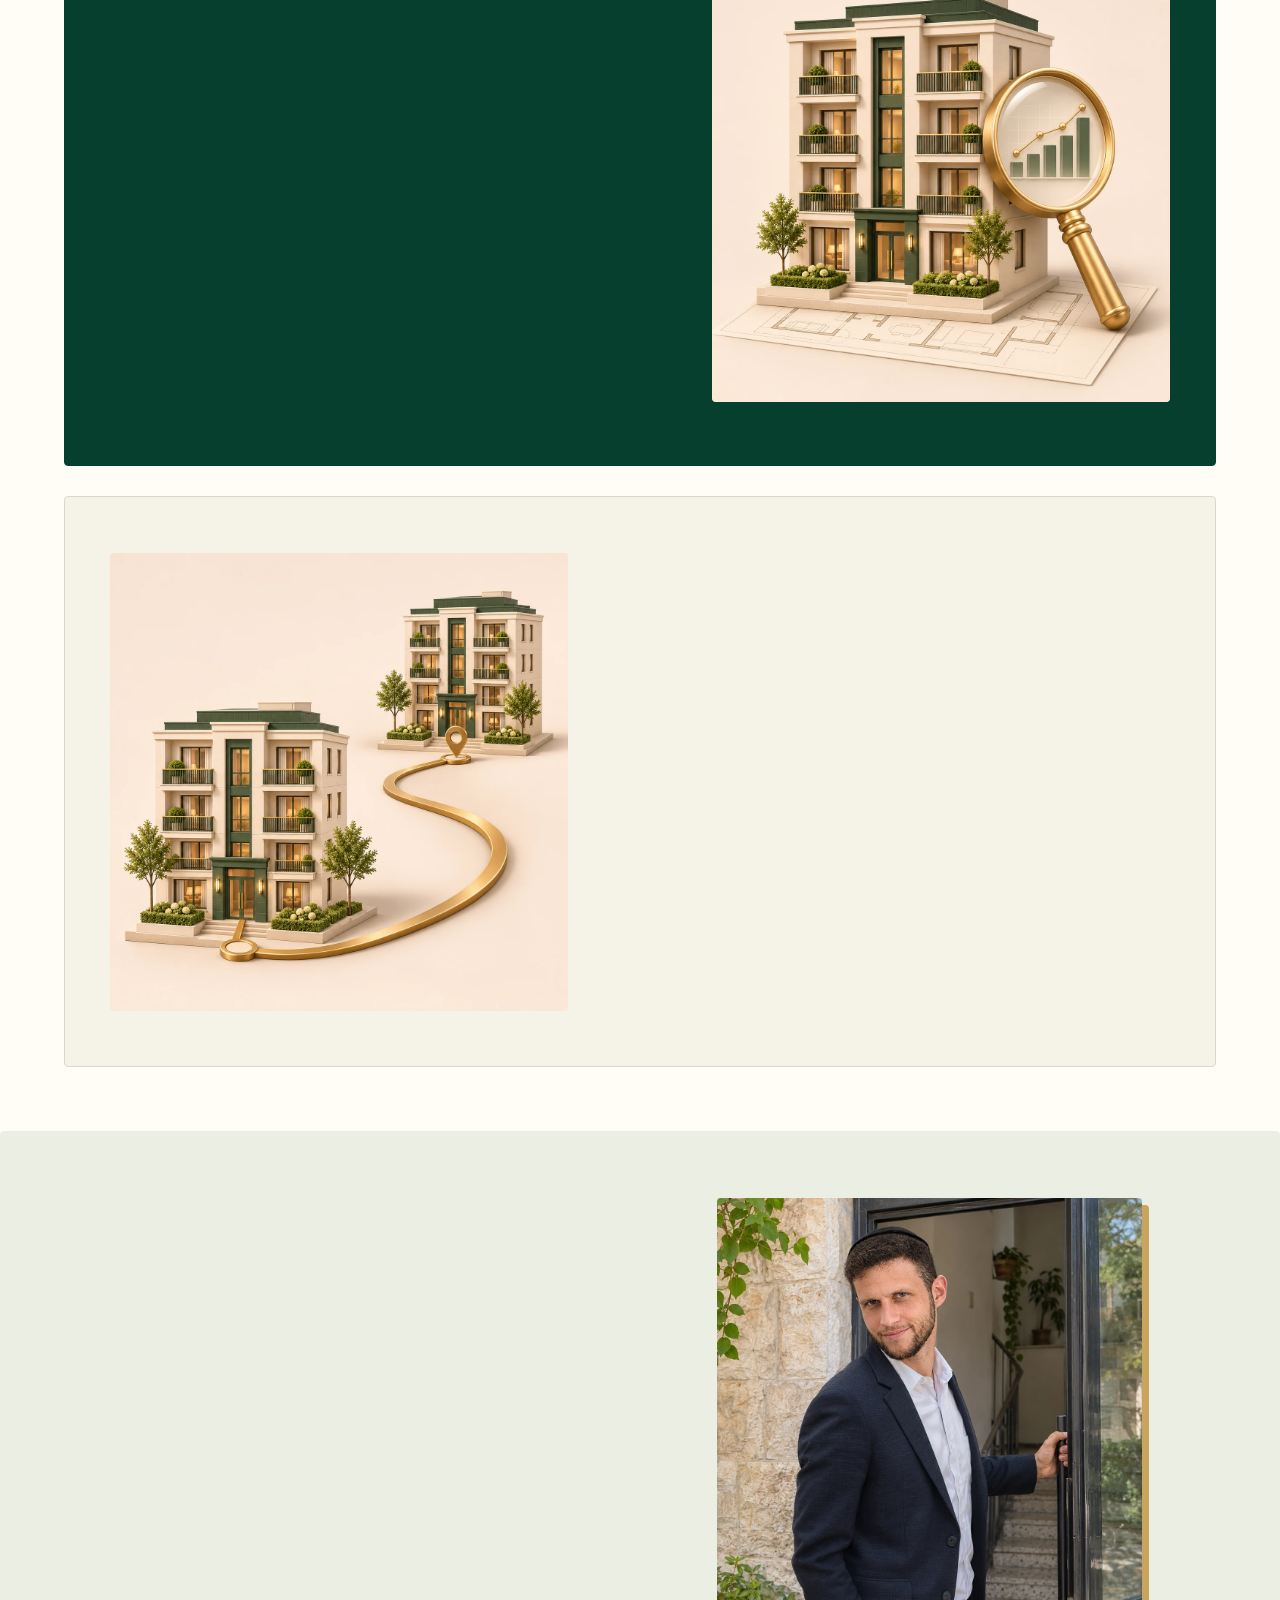
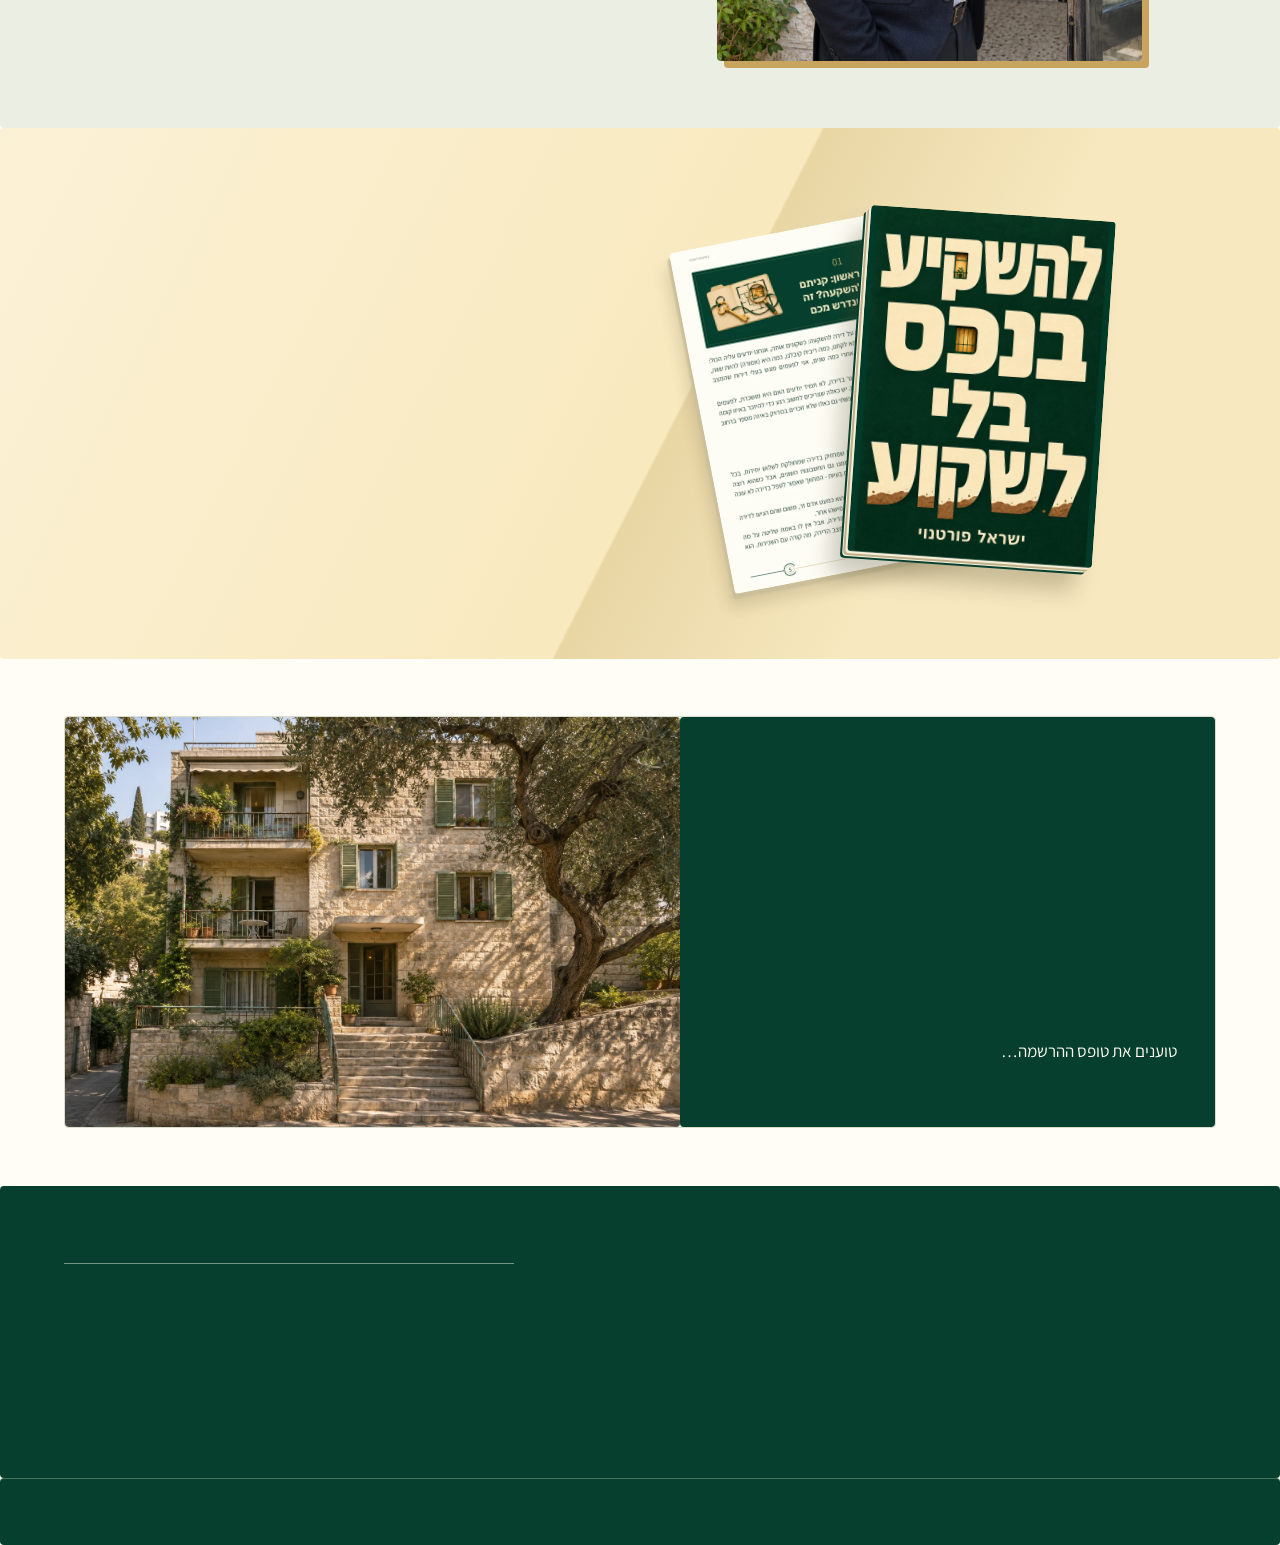
==== commit ac8910b0: "Reveal Hebrew copy one letter at a time on scroll" ====
--- a/index.html
+++ b/index.html
@@ -10,11 +10,11 @@
   <link rel="preload" href="assets/fonts/basurot-headline-bold.woff2?v=3" as="font" type="font/woff2" crossorigin>
   <link rel="stylesheet" href="style.css?v=intro-reveal">
   <link rel="stylesheet" href="newsletter.css?v=card-corners">
-  <link rel="stylesheet" href="text-reveal.css">
+  <link rel="stylesheet" href="text-reveal.css?v=typing">
   <script src="site.js?v=floating-nav" defer></script>
   <script src="leads-config.js" defer></script>
   <script src="leads.js?v=3" defer></script>
-  <script src="text-reveal.js" defer></script>
+  <script src="text-reveal.js?v=typing" defer></script>
 </head>
 <body id="top">
   <a class="skip" href="#main">דילוג לתוכן</a>
--- a/text-reveal.css
+++ b/text-reveal.css
@@ -1,9 +1,5 @@
 @media screen and (prefers-reduced-motion:no-preference) {
   .reveal-pending {opacity:0}
-  .reveal-pending.reveal-in-view {animation:reveal-copy 420ms cubic-bezier(.2,.74,.25,1) 1s forwards}
+  ::highlight(untyped-letters) {color:transparent;text-shadow:none}
+  .is-typing .button-fill {visibility:hidden}
 }
-
-@keyframes reveal-copy {
-  from {opacity:0;translate:0 8px}
-  to {opacity:1;translate:0 0}
-}
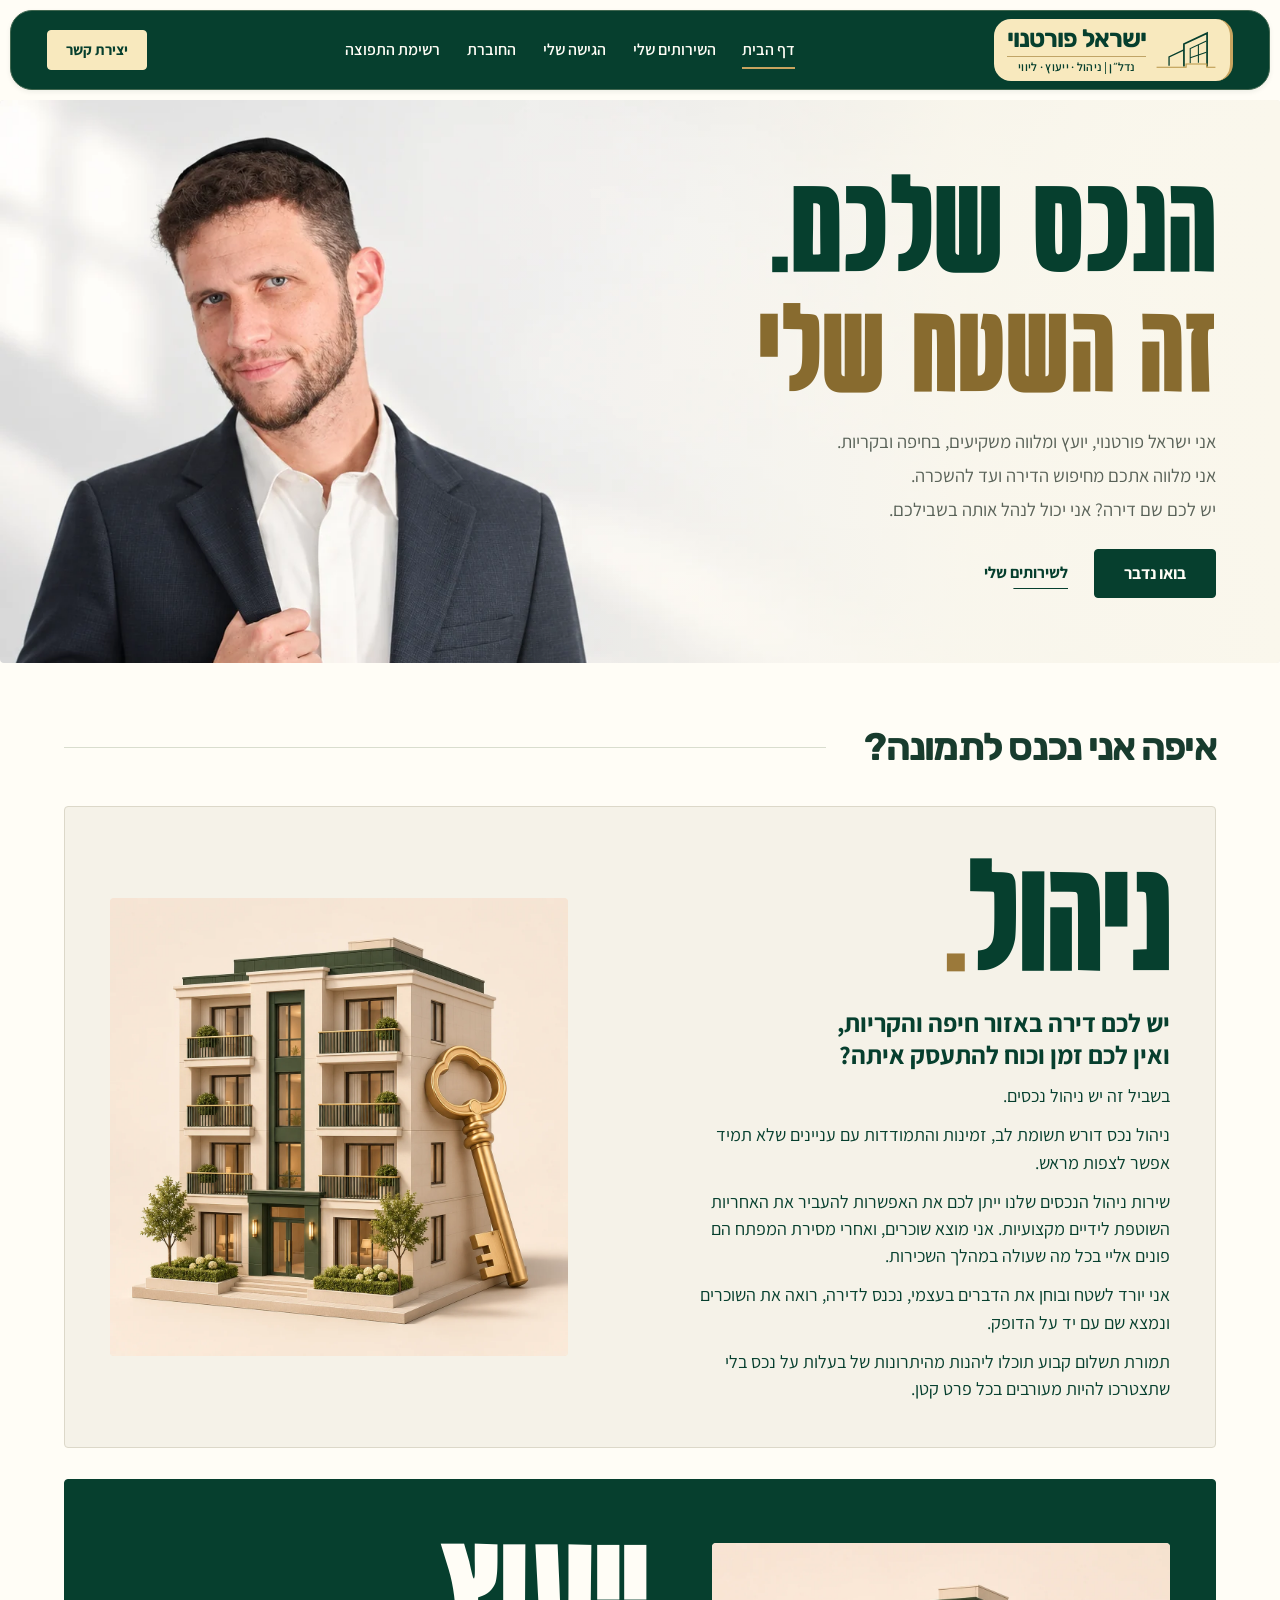
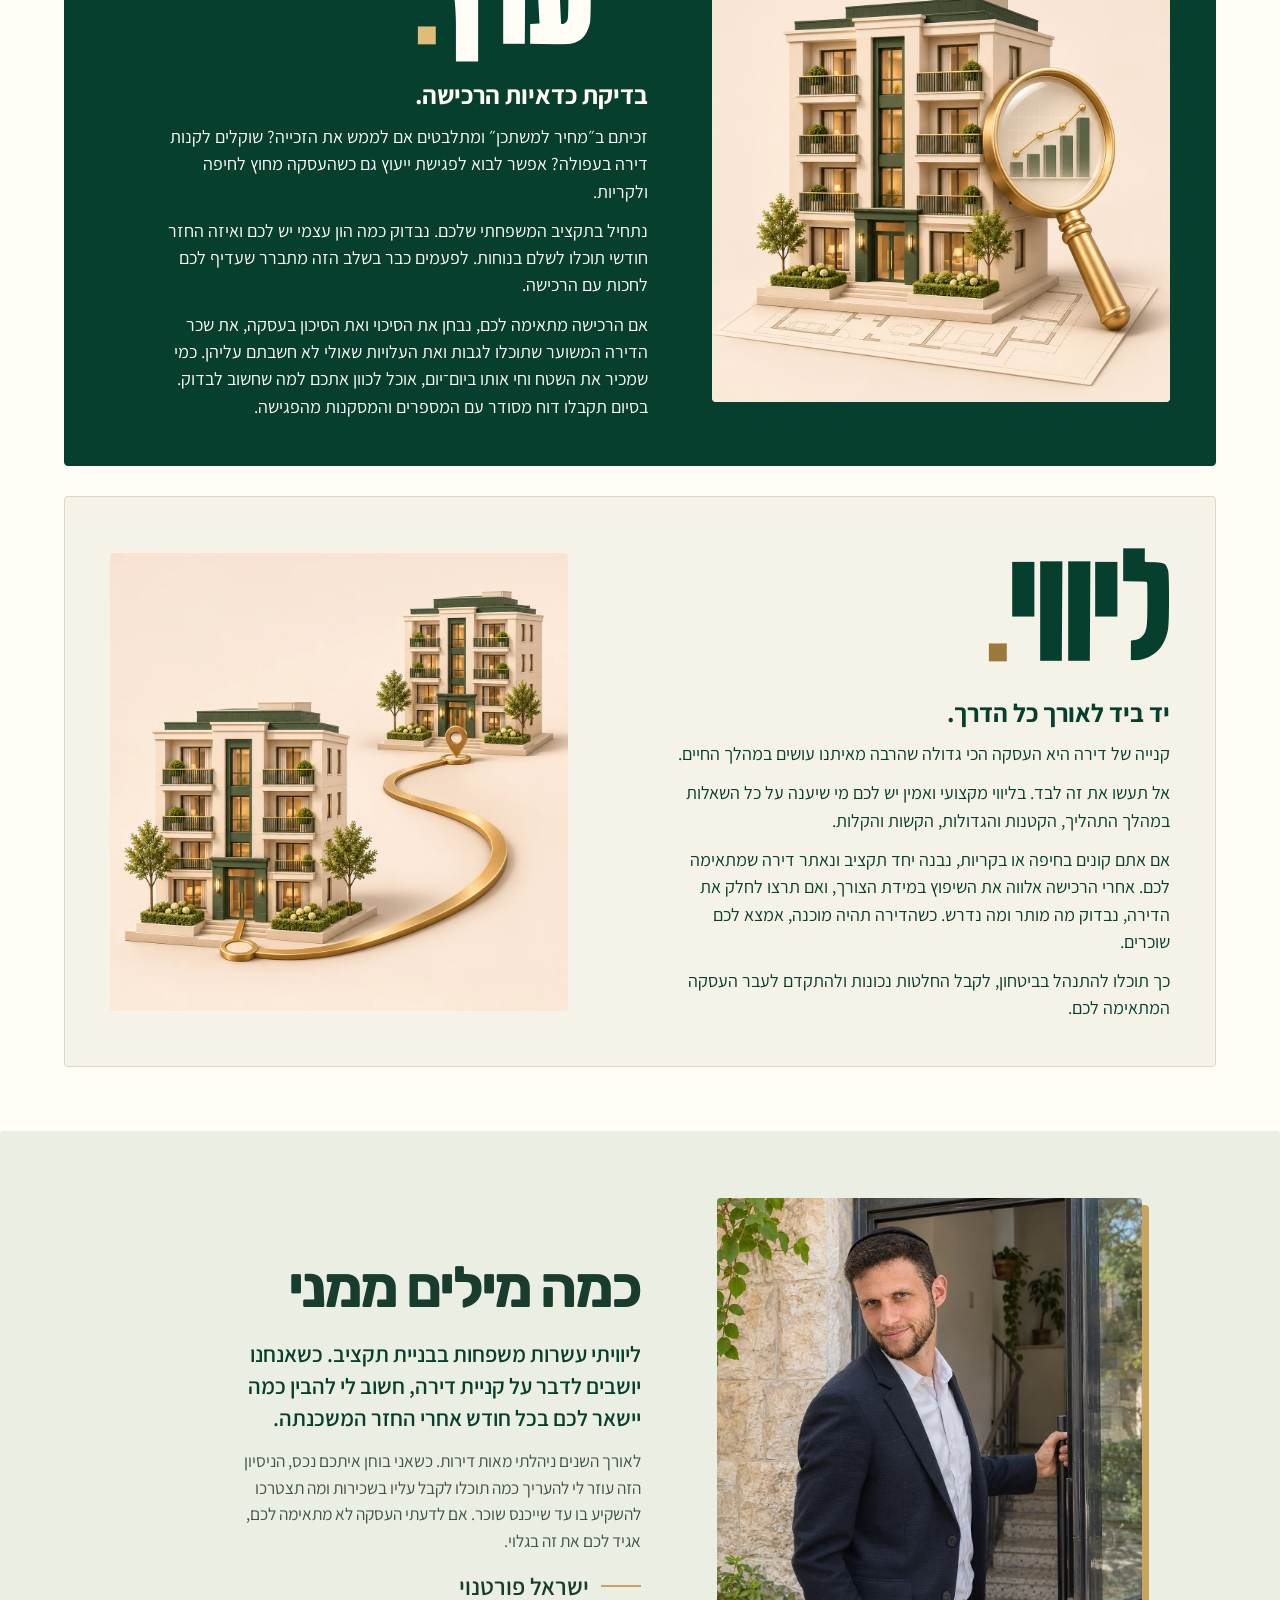
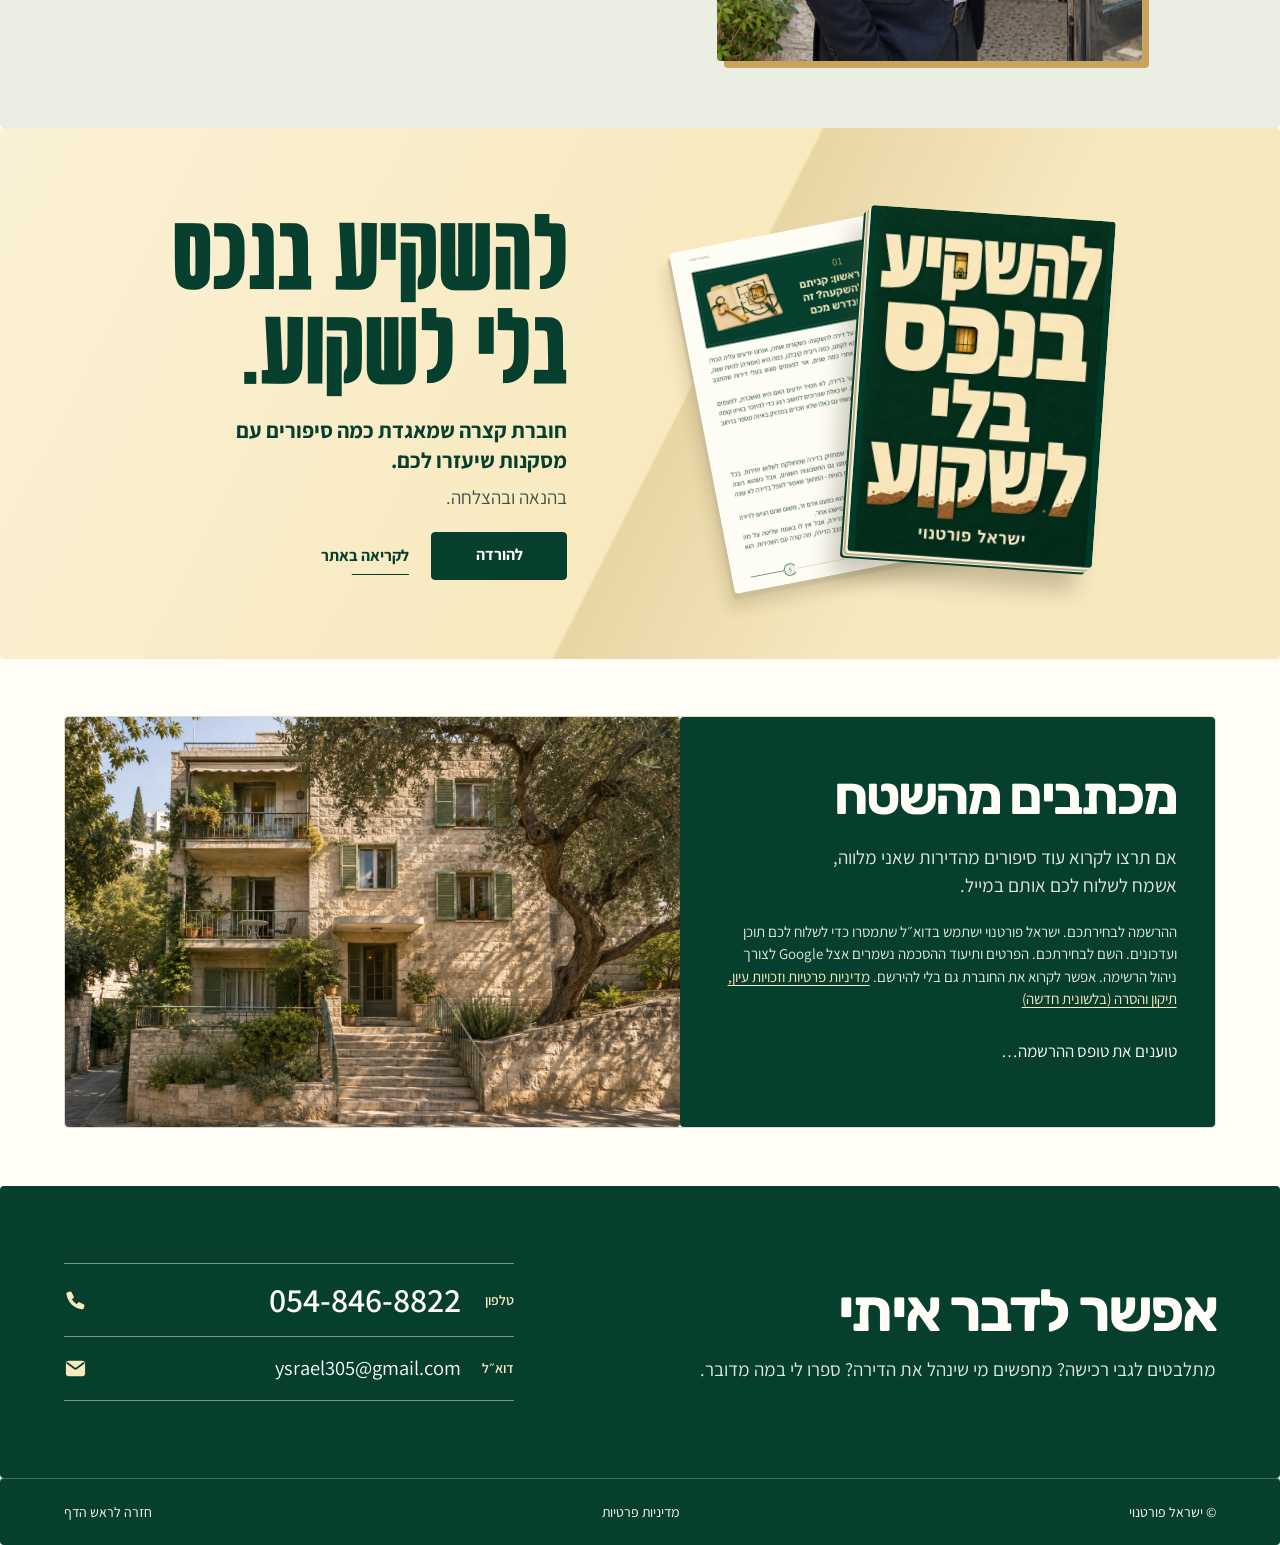
==== commit 3895fe10: "Replace typing with scroll-driven word colour and gentle heading scale" ====
--- a/index.html
+++ b/index.html
@@ -10,11 +10,11 @@
   <link rel="preload" href="assets/fonts/basurot-headline-bold.woff2?v=3" as="font" type="font/woff2" crossorigin>
   <link rel="stylesheet" href="style.css?v=intro-reveal">
   <link rel="stylesheet" href="newsletter.css?v=card-corners">
-  <link rel="stylesheet" href="text-reveal.css?v=typing">
+  <link rel="stylesheet" href="text-reveal.css?v=scroll-ink">
   <script src="site.js?v=floating-nav" defer></script>
   <script src="leads-config.js" defer></script>
   <script src="leads.js?v=3" defer></script>
-  <script src="text-reveal.js?v=typing" defer></script>
+  <script src="text-reveal.js?v=scroll-ink" defer></script>
 </head>
 <body id="top">
   <a class="skip" href="#main">דילוג לתוכן</a>
--- a/text-reveal.css
+++ b/text-reveal.css
@@ -1,5 +1,15 @@
-@media screen and (prefers-reduced-motion:no-preference) {
-  .reveal-pending {opacity:0}
-  ::highlight(untyped-letters) {color:transparent;text-shadow:none}
-  .is-typing .button-fill {visibility:hidden}
+@media screen and (prefers-reduced-motion:no-preference) and (forced-colors:none) {
+  ::highlight(remaining-ink) {color:var(--unfilled-ink,#596258)}
+  :is(.service-consultation,.newsletter-copy,.contact,#updates-dialog) {--unfilled-ink:#aec2b4}
+  .booklet {--unfilled-ink:#535d50}
+
+  .heading-arrives {
+    transform-origin:right center;
+    animation:heading-approach 580ms cubic-bezier(.2,.75,.3,1);
+  }
 }
+
+@keyframes heading-approach {
+  from {scale:.95}
+  to {scale:1}
+}
